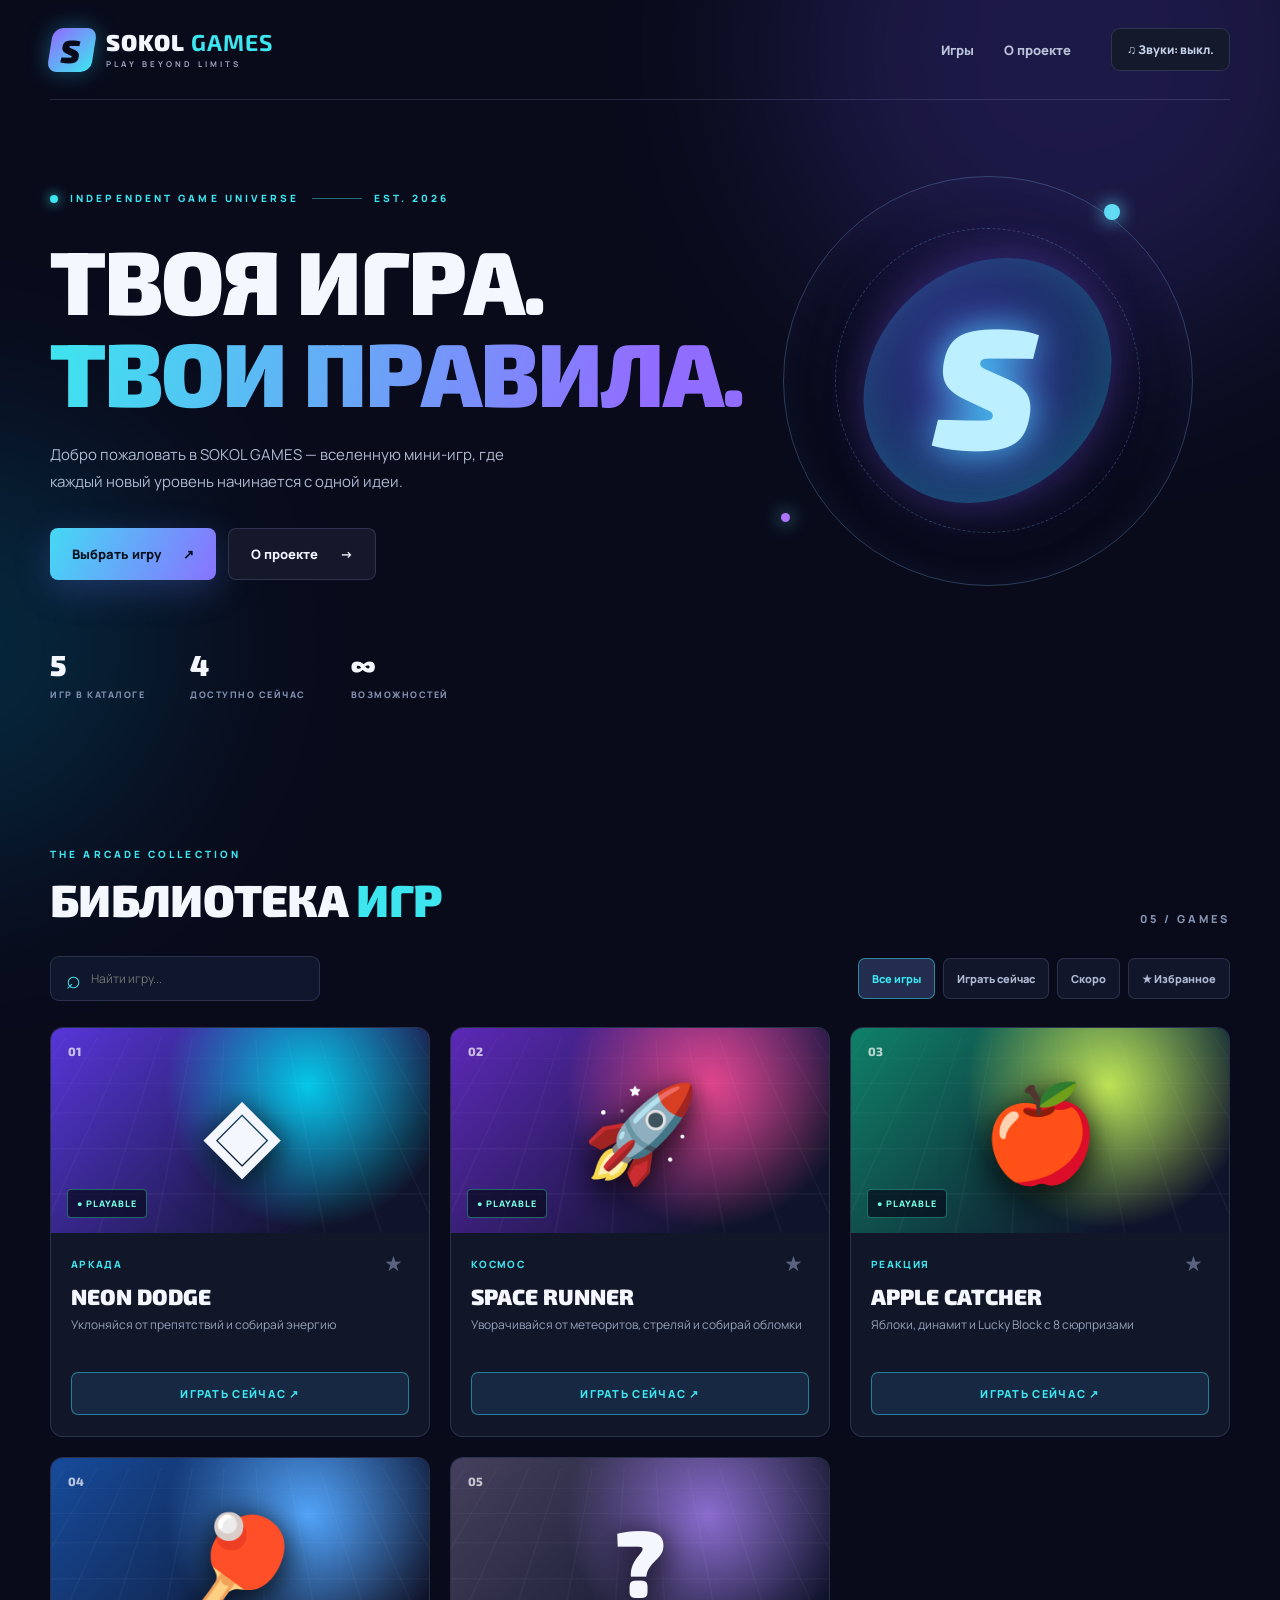
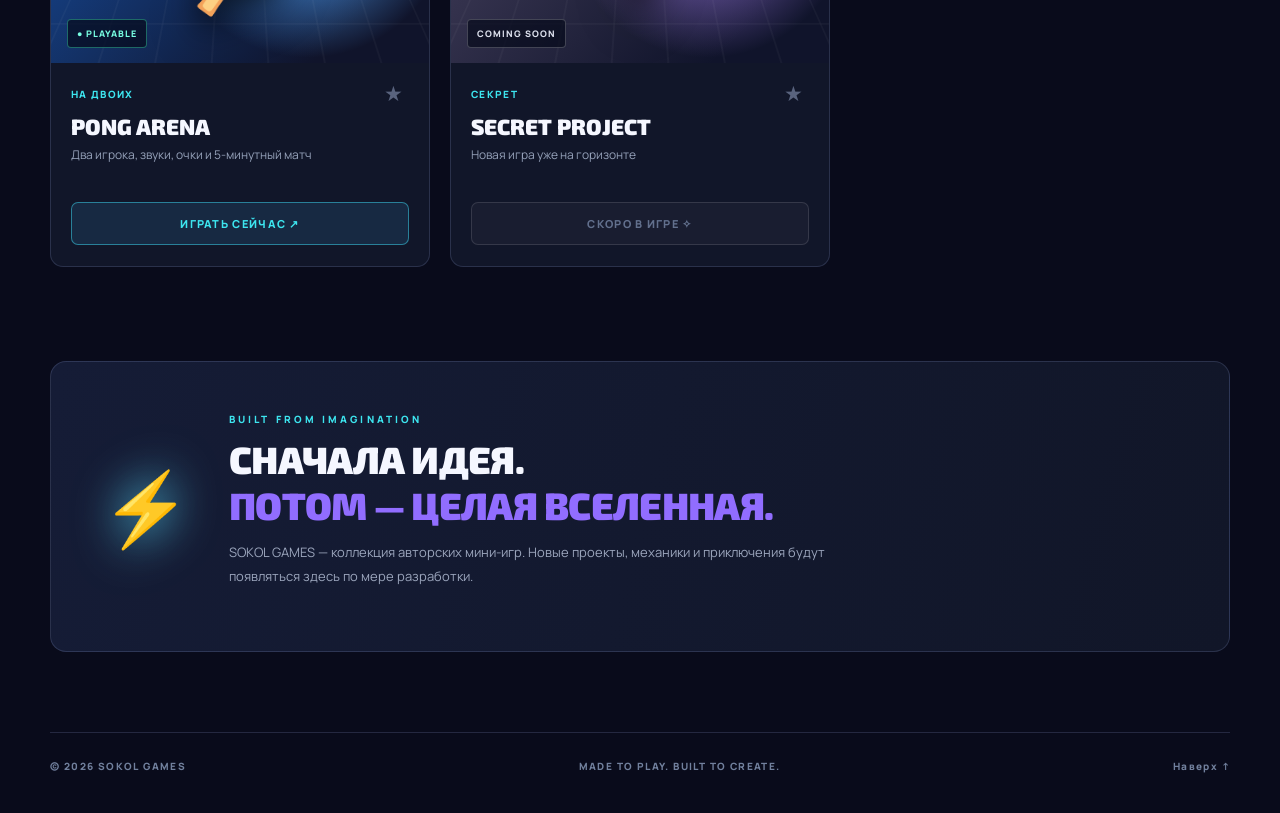
==== index.html @ e8712738 "Add files via upload" ====
<!doctype html>
<html lang="ru">
<head>
  <meta charset="utf-8" />
  <meta name="viewport" content="width=device-width, initial-scale=1" />
  <meta name="theme-color" content="#090b1b" />
  <meta name="description" content="SOKOL GAMES — портал авторских мини-игр." />
  <title>SOKOL GAMES — Play beyond limits</title>
  <link rel="stylesheet" href="styles.css" />
</head>
<body>
  <div class="glow glow-one"></div><div class="glow glow-two"></div>
  <header class="topbar shell">
    <a class="brand" href="#home" aria-label="SOKOL GAMES — главная"><span class="brand-mark">S</span><span>SOKOL <b>GAMES</b><small>PLAY BEYOND LIMITS</small></span></a>
    <nav aria-label="Главное меню"><a href="#games">Игры</a><a href="#about">О проекте</a></nav>
    <button class="tiny-btn" id="themeSound" aria-pressed="false" title="Включить звуки интерфейса">♫ <span>Звуки: выкл.</span></button>
  </header>
  <main id="home">
    <section class="hero shell">
      <div class="eyebrow"><span class="pulse"></span> INDEPENDENT GAME UNIVERSE <span class="line"></span> EST. 2026</div>
      <h1>ТВОЯ ИГРА.<br /><span>ТВОИ ПРАВИЛА.</span></h1>
      <p>Добро пожаловать в SOKOL GAMES — вселенную мини-игр, где каждый новый уровень начинается с одной идеи.</p>
      <div class="hero-actions"><a href="#games" class="btn primary">Выбрать игру <span>↗</span></a><a href="#about" class="btn ghost">О проекте <span>→</span></a></div>
      <div class="stats"><div><strong id="totalCount">0</strong><span>ИГР В КАТАЛОГЕ</span></div><div><strong id="readyCount">0</strong><span>ДОСТУПНО СЕЙЧАС</span></div><div><strong>∞</strong><span>ВОЗМОЖНОСТЕЙ</span></div></div>
      <div class="orbital" aria-hidden="true"><div class="ring ring-1"></div><div class="ring ring-2"></div><div class="planet">S</div><div class="planet-small p1"></div><div class="planet-small p2"></div></div>
    </section>
    <section class="library shell" id="games">
      <div class="section-title"><div><div class="eyebrow">THE ARCADE COLLECTION</div><h2>БИБЛИОТЕКА <span>ИГР</span></h2></div><span class="catalog-number" id="catalogCounter">00 / GAMES</span></div>
      <div class="toolbar"><label class="search-wrap"><span>⌕</span><input type="search" id="search" placeholder="Найти игру..." autocomplete="off" aria-label="Поиск по играм" /></label><div class="filters" id="filters"><button class="chip selected" data-filter="all">Все игры</button><button class="chip" data-filter="ready">Играть сейчас</button><button class="chip" data-filter="soon">Скоро</button><button class="chip" data-filter="favorite">★ Избранное</button></div></div>
      <div id="gameGrid" class="game-grid" aria-live="polite"></div>
      <p id="emptyMessage" class="empty" hidden>Ничего не найдено. Попробуй другой запрос.</p>
    </section>
    <section class="about shell" id="about"><div class="about-icon">⚡</div><div><div class="eyebrow">BUILT FROM IMAGINATION</div><h2>СНАЧАЛА ИДЕЯ.<br /><span>ПОТОМ — ЦЕЛАЯ ВСЕЛЕННАЯ.</span></h2><p>SOKOL GAMES — коллекция авторских мини-игр. Новые проекты, механики и приключения будут появляться здесь по мере разработки.</p></div></section>
  </main>
  <footer class="shell footer"><span>© <span id="year"></span> SOKOL GAMES</span><span>MADE TO PLAY. BUILT TO CREATE.</span><a href="#home">Наверх ↑</a></footer>
  <dialog id="gameDialog" class="game-dialog" aria-label="Окно игры"><div class="dialog-head"><div><div class="eyebrow">NOW PLAYING</div><h2 id="dialogTitle">Игра</h2></div><div class="dialog-controls"><button id="fullscreenBtn" class="tiny-btn" title="Полный экран">⛶ Полный экран</button><button id="closeDialog" class="tiny-btn" aria-label="Закрыть">✕</button></div></div><div class="frame-wrap"><iframe id="gameFrame" title="Мини-игра" allow="fullscreen" allowfullscreen></iframe></div><p id="dialogHint" class="dialog-hint"></p></dialog>
  <script src="games.js"></script><script src="app.js"></script>
</body>
</html>
---- styles.css ----
@import url('https://fonts.googleapis.com/css2?family=Exo+2:wght@400;500;600;700;800;900&family=Manrope:wght@400;500;600;700;800&display=swap');
:root{--bg:#090b1b;--panel:#101529;--text:#f5f7ff;--muted:#9ba5bc;--cyan:#3de5ef;--violet:#916dff;--line:rgba(174,193,255,.16)}*{box-sizing:border-box}html{scroll-behavior:smooth}body{margin:0;background:var(--bg);color:var(--text);font-family:Manrope,Arial,sans-serif;min-height:100vh;overflow-x:hidden}button,input{font:inherit}button{cursor:pointer}a{color:inherit;text-decoration:none}.shell{width:min(1180px,calc(100% - 56px));margin-inline:auto}.glow{position:absolute;z-index:-1;filter:blur(92px);pointer-events:none;border-radius:50%;opacity:.28}.glow-one{width:590px;height:590px;background:#513db9;top:-245px;right:-90px}.glow-two{width:430px;height:430px;background:#006c90;top:430px;left:-260px}.topbar{height:100px;display:flex;align-items:center;gap:40px;border-bottom:1px solid var(--line);position:relative;z-index:2}.brand{display:flex;align-items:center;gap:12px;font:900 23px/1 'Exo 2',sans-serif;letter-spacing:1px;white-space:nowrap}.brand b{color:var(--cyan)}.brand small{display:block;font:700 8px/1 Manrope,sans-serif;letter-spacing:3px;margin-top:6px;color:var(--muted)}.brand-mark{display:grid;place-items:center;width:44px;height:44px;transform:skew(-9deg);background:linear-gradient(135deg,var(--violet),var(--cyan));border-radius:10px;color:var(--bg);font-size:32px;box-shadow:0 0 22px #29caf95b}.topbar nav{display:flex;gap:30px;margin-left:auto}.topbar nav a{font-size:13px;color:#b9c2d8;font-weight:800}.topbar nav a:hover{color:var(--cyan)}.tiny-btn{border:1px solid var(--line);color:#c6d2e9;border-radius:9px;padding:12px 15px;background:#14192c;font-size:12px;font-weight:800}.tiny-btn:hover{border-color:var(--cyan);color:var(--cyan)}.hero{padding-top:91px;padding-bottom:106px;position:relative;min-height:605px}.eyebrow{font:800 10px/1.5 Manrope,sans-serif;letter-spacing:3.1px;color:var(--cyan);display:flex;align-items:center;gap:12px}.pulse{width:8px;height:8px;background:var(--cyan);border-radius:50%;box-shadow:0 0 12px var(--cyan)}.line{width:50px;border-top:1px solid var(--cyan);opacity:.45}.hero h1{font:900 clamp(49px,7vw,91px)/1.03 'Exo 2',sans-serif;letter-spacing:-2px;margin:27px 0 23px;position:relative;z-index:1}.hero h1 span{background:linear-gradient(100deg,var(--cyan),var(--violet) 85%);color:transparent;background-clip:text}.hero p{max-width:490px;color:#aeb9d0;line-height:1.85;font-size:15px}.hero-actions{display:flex;flex-wrap:wrap;gap:12px;margin-top:32px}.btn{display:inline-flex;align-items:center;justify-content:space-between;gap:22px;padding:16px 22px;border-radius:8px;font-size:13px;font-weight:900}.primary{background:linear-gradient(115deg,#44d9f4,#8972ff);color:#07101f;box-shadow:0 10px 35px #5b81fe44}.ghost{border:1px solid var(--line);background:#15172a;color:#f1f4ff}.btn:hover{transform:translateY(-2px)}.stats{display:flex;gap:45px;margin-top:67px}.stats div{display:flex;flex-direction:column;gap:6px}.stats strong{font:900 29px 'Exo 2',sans-serif}.stats span{font-size:9px;font-weight:800;letter-spacing:1.5px;color:#8190af}.orbital{position:absolute;right:20px;top:58px;width:445px;height:445px;display:grid;place-items:center;pointer-events:none}.ring{position:absolute;border:1px solid #80bdff46;border-radius:50%}.ring-1{width:410px;height:410px;box-shadow:inset 0 0 38px #5e67d512}.ring-2{width:305px;height:305px;border-style:dashed;animation:spin 50s linear infinite}.planet{font:900 170px 'Exo 2',sans-serif;color:#bcefff;text-shadow:0 0 38px #49cafd,0 0 100px #7853fc;background:linear-gradient(145deg,#201c61,#052d48);width:245px;height:245px;display:grid;place-items:center;border-radius:50%;box-shadow:0 0 40px #795bf54d,inset 0 0 70px #48d4f74f;transform:skew(-9deg)}.planet-small{position:absolute;border-radius:50%;background:#62dcf5;box-shadow:0 0 18px #60dcff}.p1{width:16px;height:16px;top:46px;right:90px}.p2{width:9px;height:9px;bottom:81px;left:16px;background:#ae74ff}@keyframes spin{to{transform:rotate(360deg)}}.library{padding:40px 0 94px;scroll-margin-top:30px}.section-title{display:flex;justify-content:space-between;align-items:end;margin-bottom:30px}.section-title h2,.about h2{font:900 clamp(32px,4vw,45px)/1.2 'Exo 2',sans-serif;margin:10px 0 0;letter-spacing:-.7px}.section-title h2 span{color:var(--cyan)}.catalog-number{font:800 11px Manrope,sans-serif;letter-spacing:3px;color:#8693b0}.toolbar{display:flex;align-items:center;justify-content:space-between;gap:20px;margin-bottom:26px}.search-wrap{background:#10162b;border:1px solid var(--line);border-radius:9px;display:flex;align-items:center;padding:0 15px;gap:10px;min-width:270px}.search-wrap span{font-size:25px;color:var(--cyan)}.search-wrap input{width:100%;outline:none;background:transparent;border:0;color:white;padding:13px 0;font-size:12px}.filters{display:flex;gap:8px;flex-wrap:wrap}.chip{border:1px solid var(--line);background:#12162b;border-radius:7px;color:#aebad2;padding:12px 13px;font-size:11px;font-weight:800}.chip:hover,.chip.selected{background:#222d50;color:var(--cyan);border-color:#3de5ef7d}.game-grid{display:grid;grid-template-columns:repeat(3,minmax(0,1fr));gap:20px}.game-card{border:1px solid var(--line);border-radius:13px;overflow:hidden;background:#111629;transition:transform .2s,border-color .2s}.game-card:hover{transform:translateY(-5px);border-color:#6e9afa8a}.card-art{height:205px;position:relative;display:grid;place-items:center;overflow:hidden;background:radial-gradient(circle at 68% 28%,var(--to),transparent 48%),linear-gradient(135deg,var(--from),#10142b 80%)}.art-grid{position:absolute;inset:0;background-image:linear-gradient(#fff1 1px,transparent 1px),linear-gradient(90deg,#fff1 1px,transparent 1px);background-size:29px 29px;transform:perspective(230px) rotateX(34deg) scale(1.5);opacity:.42}.art-icon{position:relative;z-index:1;font:900 94px 'Exo 2',sans-serif;text-shadow:0 12px 40px #0008;filter:drop-shadow(0 4px 12px #0008)}.card-index{position:absolute;top:16px;left:17px;font:800 12px 'Exo 2';color:#ffffffb0}.status{position:absolute;bottom:15px;left:16px;font:800 9px Manrope,sans-serif;letter-spacing:1px;color:#dce0ed;background:#070b1cb5;border:1px solid #ffffff37;padding:7px 9px;border-radius:4px}.status.live{color:#78ffe3;border-color:#42ffc65e}.card-content{padding:19px 20px 21px}.card-top{display:flex;justify-content:space-between;align-items:center}.genre{font-size:10px;font-weight:800;letter-spacing:1.3px;color:var(--cyan);text-transform:uppercase}.favorite{border:0;background:transparent;color:#59637e;font-size:21px;line-height:1}.favorite.active{color:#ffcc66}.card-content h3{font:900 22px 'Exo 2',sans-serif;margin:8px 0 6px}.card-content p{font-size:12px;line-height:1.6;color:#95a1b9;min-height:39px;margin:0 0 18px}.card-play{display:block;width:100%;border:1px solid #3fe2fa78;background:#172942;color:var(--cyan);font-size:11px;font-weight:900;letter-spacing:1.3px;padding:13px;border-radius:7px}.card-play:hover:not(:disabled){background:#25bdec;color:#061326}.card-play:disabled{background:#191d30;border-color:#ffffff1f;color:#62708d;cursor:not-allowed}.empty{padding:55px 15px;text-align:center;color:var(--muted)}.about{background:linear-gradient(105deg,#151c36,#111628);border:1px solid var(--line);border-radius:16px;display:flex;gap:38px;align-items:center;padding:50px;margin-bottom:80px;scroll-margin-top:35px}.about-icon{font-size:72px;filter:drop-shadow(0 0 24px #5bdfff)}.about h2{font-size:clamp(28px,3.4vw,38px)}.about h2 span{color:var(--violet)}.about p{color:var(--muted);max-width:640px;font-size:13px;line-height:1.8}.footer{border-top:1px solid var(--line);padding:26px 0 40px;display:flex;justify-content:space-between;gap:15px;flex-wrap:wrap;color:#71809d;font-size:10px;letter-spacing:1.4px;font-weight:800}.footer a:hover{color:var(--cyan)}.game-dialog{width:min(1050px,calc(100% - 28px));max-width:none;max-height:95vh;padding:18px 20px 16px;border:1px solid #5580ac;border-radius:15px;background:#0b1022;color:#fff;box-shadow:0 0 90px #000c}.game-dialog::backdrop{background:#030611e8;backdrop-filter:blur(6px)}.dialog-head{display:flex;justify-content:space-between;align-items:center;gap:10px;margin-bottom:14px}.dialog-head h2{margin:2px 0 0;font:900 27px 'Exo 2'}.dialog-controls{display:flex;gap:8px}.frame-wrap{aspect-ratio:16/9;max-height:70vh;display:grid;place-items:center;background:#050716;border:1px solid #ffffff21;border-radius:9px;overflow:hidden}.frame-wrap iframe{height:100%;width:100%;border:0}.dialog-hint{margin:12px 4px 0;color:#a5afc7;font-size:12px;line-height:1.5}@media(max-width:900px){.orbital{opacity:.25;right:-100px}.game-grid{grid-template-columns:repeat(2,minmax(0,1fr))}.toolbar{align-items:stretch;flex-direction:column}.search-wrap{width:100%}}@media(max-width:600px){.shell{width:calc(100% - 32px)}.topbar{height:80px;gap:12px}.topbar nav{display:none}.topbar .tiny-btn{margin-left:auto;font-size:10px;padding:10px}.brand{font-size:17px}.brand-mark{width:35px;height:35px;font-size:24px}.hero{padding:67px 0 70px;min-height:0}.hero h1{font-size:clamp(41px,10vw,62px);letter-spacing:-1px}.hero p{font-size:13px}.orbital{right:-180px;top:50px;opacity:.12}.stats{gap:18px;margin-top:50px}.stats strong{font-size:25px}.stats span{font-size:8px}.game-grid{grid-template-columns:1fr}.section-title h2{font-size:31px}.catalog-number{display:none}.about{padding:27px 23px;gap:12px;align-items:flex-start}.about-icon{font-size:30px}.about h2{font-size:26px}.dialog-head h2{font-size:19px}.dialog-controls .tiny-btn{padding:9px;font-size:10px}.frame-wrap{aspect-ratio:4/5;max-height:65vh}}
@media(prefers-reduced-motion:reduce){*,*::before,*::after{scroll-behavior:auto!important;animation:none!important;transition:none!important}}
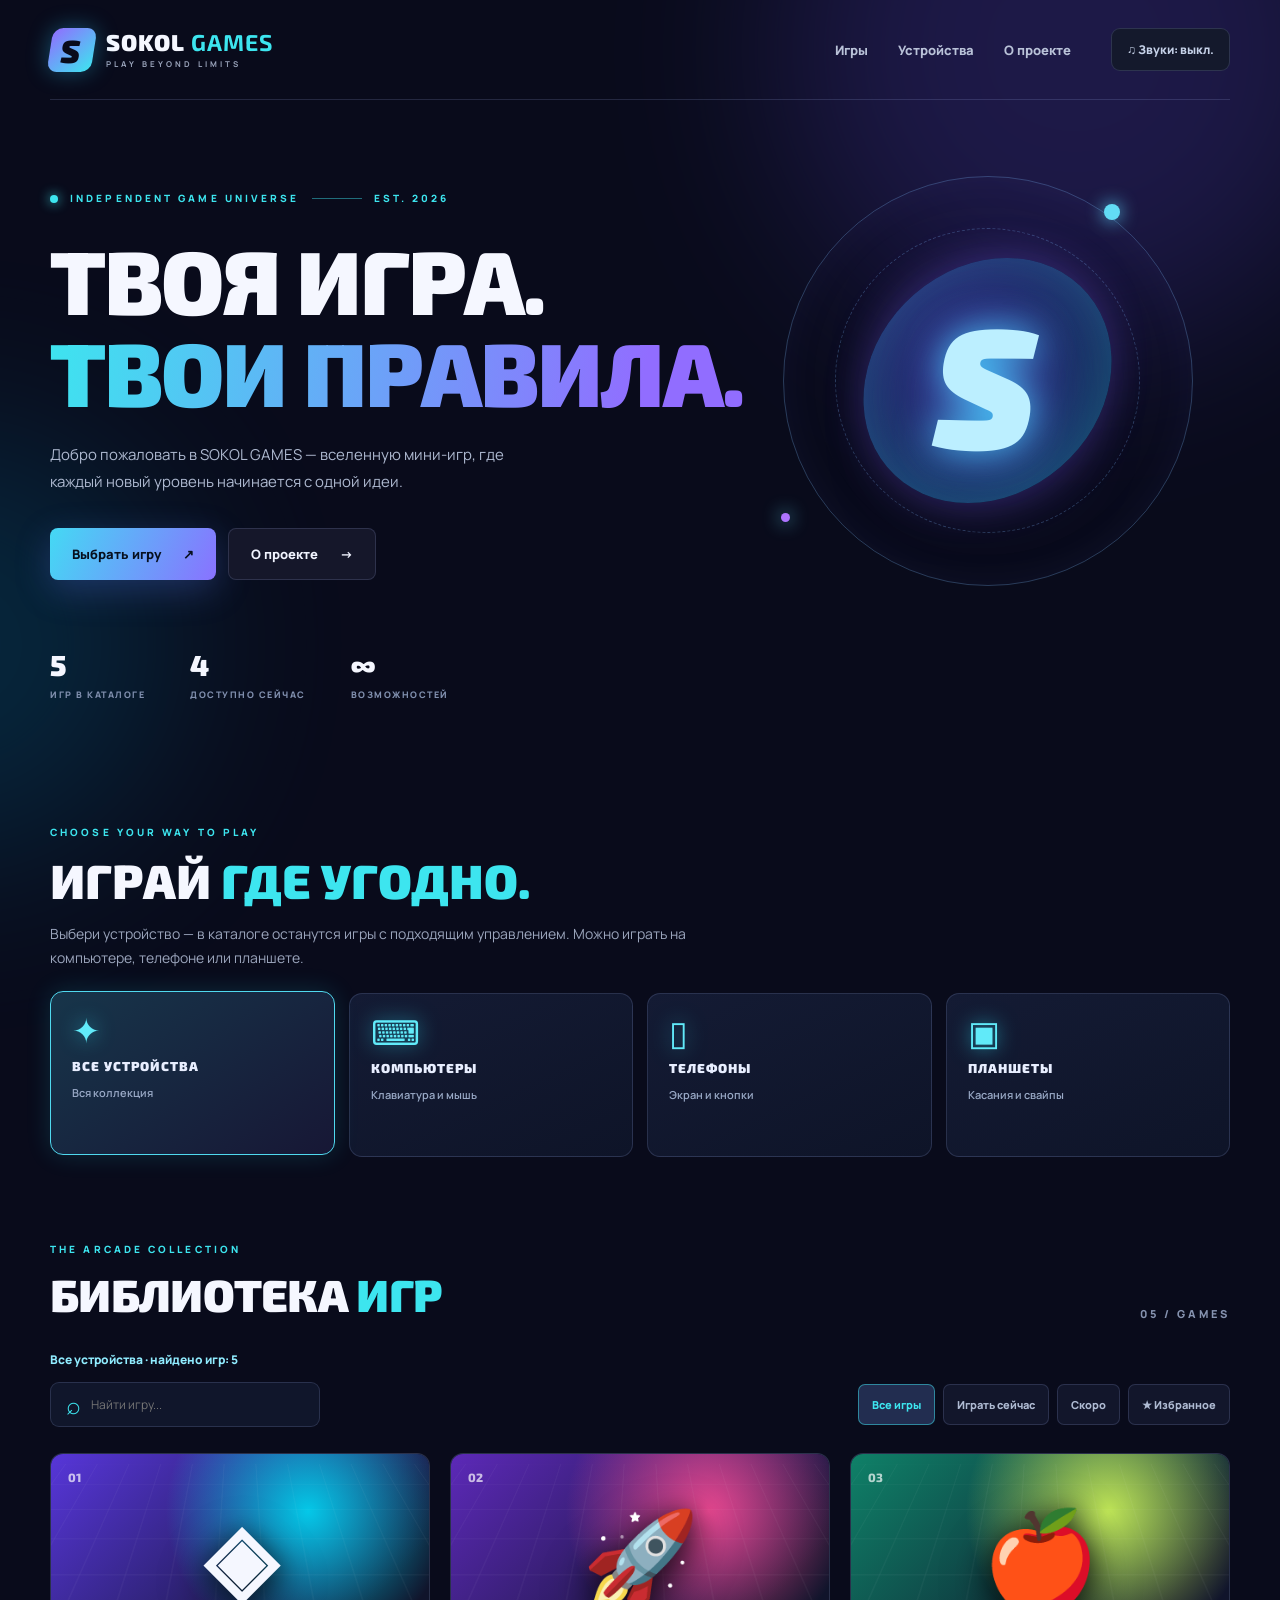
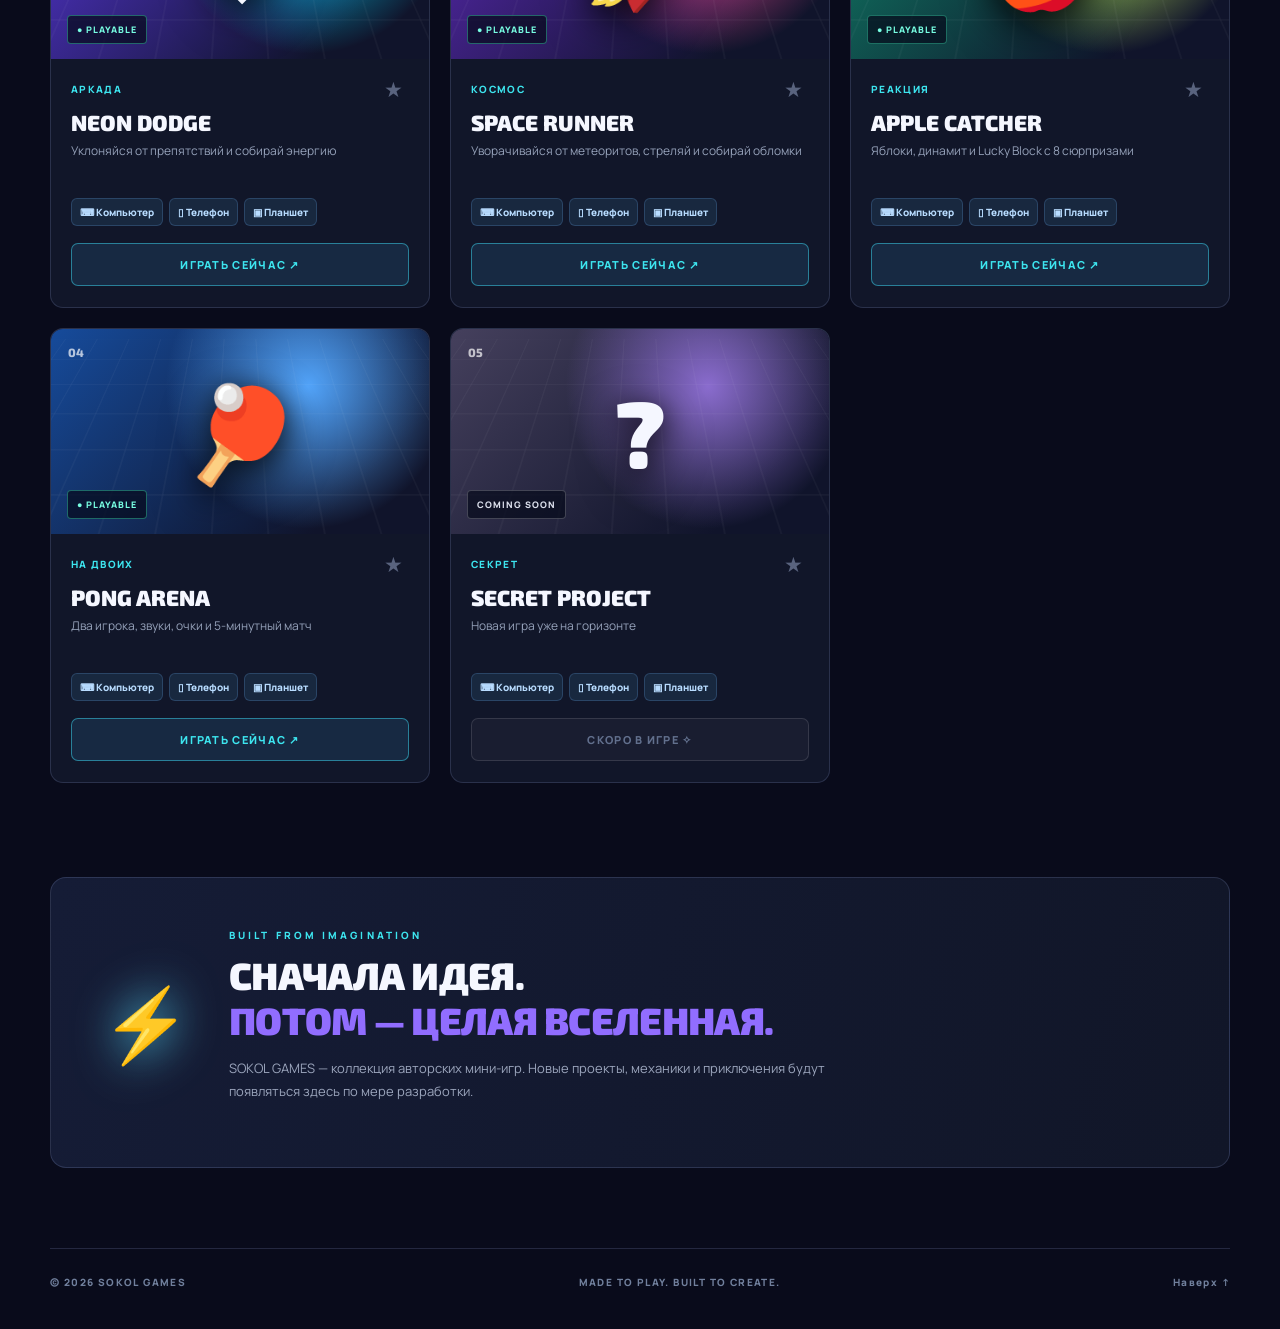
==== commit 9109353c: "Add files via upload" ====
--- a/index.html
+++ b/index.html
@@ -12,7 +12,7 @@
   <div class="glow glow-one"></div><div class="glow glow-two"></div>
   <header class="topbar shell">
     <a class="brand" href="#home" aria-label="SOKOL GAMES — главная"><span class="brand-mark">S</span><span>SOKOL <b>GAMES</b><small>PLAY BEYOND LIMITS</small></span></a>
-    <nav aria-label="Главное меню"><a href="#games">Игры</a><a href="#about">О проекте</a></nav>
+    <nav aria-label="Главное меню"><a href="#games">Игры</a><a href="#devices">Устройства</a><a href="#about">О проекте</a></nav>
     <button class="tiny-btn" id="themeSound" aria-pressed="false" title="Включить звуки интерфейса">♫ <span>Звуки: выкл.</span></button>
   </header>
   <main id="home">
@@ -24,16 +24,26 @@
       <div class="stats"><div><strong id="totalCount">0</strong><span>ИГР В КАТАЛОГЕ</span></div><div><strong id="readyCount">0</strong><span>ДОСТУПНО СЕЙЧАС</span></div><div><strong>∞</strong><span>ВОЗМОЖНОСТЕЙ</span></div></div>
       <div class="orbital" aria-hidden="true"><div class="ring ring-1"></div><div class="ring ring-2"></div><div class="planet">S</div><div class="planet-small p1"></div><div class="planet-small p2"></div></div>
     </section>
+    <section class="device-section shell" id="devices">
+      <div class="eyebrow">CHOOSE YOUR WAY TO PLAY</div><h2>ИГРАЙ <span>ГДЕ УГОДНО.</span></h2>
+      <p class="device-intro">Выбери устройство — в каталоге останутся игры с подходящим управлением. Можно играть на компьютере, телефоне или планшете.</p>
+      <div class="device-grid" id="deviceChoices" aria-label="Выбор устройства">
+        <button class="device-tile active" data-device="all" aria-pressed="true"><span class="device-emoji">✦</span><strong>ВСЕ УСТРОЙСТВА</strong><small>Вся коллекция</small></button>
+        <button class="device-tile" data-device="computer" aria-pressed="false"><span class="device-emoji">⌨</span><strong>КОМПЬЮТЕРЫ</strong><small>Клавиатура и мышь</small></button>
+        <button class="device-tile" data-device="phone" aria-pressed="false"><span class="device-emoji">▯</span><strong>ТЕЛЕФОНЫ</strong><small>Экран и кнопки</small></button>
+        <button class="device-tile" data-device="tablet" aria-pressed="false"><span class="device-emoji">▣</span><strong>ПЛАНШЕТЫ</strong><small>Касания и свайпы</small></button>
+      </div>
+    </section>
     <section class="library shell" id="games">
       <div class="section-title"><div><div class="eyebrow">THE ARCADE COLLECTION</div><h2>БИБЛИОТЕКА <span>ИГР</span></h2></div><span class="catalog-number" id="catalogCounter">00 / GAMES</span></div>
-      <div class="toolbar"><label class="search-wrap"><span>⌕</span><input type="search" id="search" placeholder="Найти игру..." autocomplete="off" aria-label="Поиск по играм" /></label><div class="filters" id="filters"><button class="chip selected" data-filter="all">Все игры</button><button class="chip" data-filter="ready">Играть сейчас</button><button class="chip" data-filter="soon">Скоро</button><button class="chip" data-filter="favorite">★ Избранное</button></div></div>
+      <div class="current-device" id="deviceSummary">Показаны игры для всех устройств</div><div class="toolbar"><label class="search-wrap"><span>⌕</span><input type="search" id="search" placeholder="Найти игру..." autocomplete="off" aria-label="Поиск по играм" /></label><div class="filters" id="filters"><button class="chip selected" data-filter="all">Все игры</button><button class="chip" data-filter="ready">Играть сейчас</button><button class="chip" data-filter="soon">Скоро</button><button class="chip" data-filter="favorite">★ Избранное</button></div></div>
       <div id="gameGrid" class="game-grid" aria-live="polite"></div>
       <p id="emptyMessage" class="empty" hidden>Ничего не найдено. Попробуй другой запрос.</p>
     </section>
     <section class="about shell" id="about"><div class="about-icon">⚡</div><div><div class="eyebrow">BUILT FROM IMAGINATION</div><h2>СНАЧАЛА ИДЕЯ.<br /><span>ПОТОМ — ЦЕЛАЯ ВСЕЛЕННАЯ.</span></h2><p>SOKOL GAMES — коллекция авторских мини-игр. Новые проекты, механики и приключения будут появляться здесь по мере разработки.</p></div></section>
   </main>
   <footer class="shell footer"><span>© <span id="year"></span> SOKOL GAMES</span><span>MADE TO PLAY. BUILT TO CREATE.</span><a href="#home">Наверх ↑</a></footer>
-  <dialog id="gameDialog" class="game-dialog" aria-label="Окно игры"><div class="dialog-head"><div><div class="eyebrow">NOW PLAYING</div><h2 id="dialogTitle">Игра</h2></div><div class="dialog-controls"><button id="fullscreenBtn" class="tiny-btn" title="Полный экран">⛶ Полный экран</button><button id="closeDialog" class="tiny-btn" aria-label="Закрыть">✕</button></div></div><div class="frame-wrap"><iframe id="gameFrame" title="Мини-игра" allow="fullscreen" allowfullscreen></iframe></div><p id="dialogHint" class="dialog-hint"></p></dialog>
+  <dialog id="gameDialog" class="game-dialog" aria-label="Окно игры"><div class="dialog-head"><div><div class="eyebrow">NOW PLAYING</div><h2 id="dialogTitle">Игра</h2></div><div class="dialog-controls"><button id="fullscreenBtn" class="tiny-btn" title="Полный экран">⛶ Полный экран</button><button id="closeDialog" class="tiny-btn" aria-label="Закрыть">✕</button></div></div><div class="frame-wrap"><iframe id="gameFrame" title="Мини-игра" allow="fullscreen" allowfullscreen></iframe></div><p id="dialogDevices" class="dialog-devices"></p><p id="dialogHint" class="dialog-hint"></p></dialog>
   <script src="games.js"></script><script src="app.js"></script>
 </body>
 </html>
--- a/styles.css
+++ b/styles.css
@@ -1,3 +1,22 @@
 @import url('https://fonts.googleapis.com/css2?family=Exo+2:wght@400;500;600;700;800;900&family=Manrope:wght@400;500;600;700;800&display=swap');
 :root{--bg:#090b1b;--panel:#101529;--text:#f5f7ff;--muted:#9ba5bc;--cyan:#3de5ef;--violet:#916dff;--line:rgba(174,193,255,.16)}*{box-sizing:border-box}html{scroll-behavior:smooth}body{margin:0;background:var(--bg);color:var(--text);font-family:Manrope,Arial,sans-serif;min-height:100vh;overflow-x:hidden}button,input{font:inherit}button{cursor:pointer}a{color:inherit;text-decoration:none}.shell{width:min(1180px,calc(100% - 56px));margin-inline:auto}.glow{position:absolute;z-index:-1;filter:blur(92px);pointer-events:none;border-radius:50%;opacity:.28}.glow-one{width:590px;height:590px;background:#513db9;top:-245px;right:-90px}.glow-two{width:430px;height:430px;background:#006c90;top:430px;left:-260px}.topbar{height:100px;display:flex;align-items:center;gap:40px;border-bottom:1px solid var(--line);position:relative;z-index:2}.brand{display:flex;align-items:center;gap:12px;font:900 23px/1 'Exo 2',sans-serif;letter-spacing:1px;white-space:nowrap}.brand b{color:var(--cyan)}.brand small{display:block;font:700 8px/1 Manrope,sans-serif;letter-spacing:3px;margin-top:6px;color:var(--muted)}.brand-mark{display:grid;place-items:center;width:44px;height:44px;transform:skew(-9deg);background:linear-gradient(135deg,var(--violet),var(--cyan));border-radius:10px;color:var(--bg);font-size:32px;box-shadow:0 0 22px #29caf95b}.topbar nav{display:flex;gap:30px;margin-left:auto}.topbar nav a{font-size:13px;color:#b9c2d8;font-weight:800}.topbar nav a:hover{color:var(--cyan)}.tiny-btn{border:1px solid var(--line);color:#c6d2e9;border-radius:9px;padding:12px 15px;background:#14192c;font-size:12px;font-weight:800}.tiny-btn:hover{border-color:var(--cyan);color:var(--cyan)}.hero{padding-top:91px;padding-bottom:106px;position:relative;min-height:605px}.eyebrow{font:800 10px/1.5 Manrope,sans-serif;letter-spacing:3.1px;color:var(--cyan);display:flex;align-items:center;gap:12px}.pulse{width:8px;height:8px;background:var(--cyan);border-radius:50%;box-shadow:0 0 12px var(--cyan)}.line{width:50px;border-top:1px solid var(--cyan);opacity:.45}.hero h1{font:900 clamp(49px,7vw,91px)/1.03 'Exo 2',sans-serif;letter-spacing:-2px;margin:27px 0 23px;position:relative;z-index:1}.hero h1 span{background:linear-gradient(100deg,var(--cyan),var(--violet) 85%);color:transparent;background-clip:text}.hero p{max-width:490px;color:#aeb9d0;line-height:1.85;font-size:15px}.hero-actions{display:flex;flex-wrap:wrap;gap:12px;margin-top:32px}.btn{display:inline-flex;align-items:center;justify-content:space-between;gap:22px;padding:16px 22px;border-radius:8px;font-size:13px;font-weight:900}.primary{background:linear-gradient(115deg,#44d9f4,#8972ff);color:#07101f;box-shadow:0 10px 35px #5b81fe44}.ghost{border:1px solid var(--line);background:#15172a;color:#f1f4ff}.btn:hover{transform:translateY(-2px)}.stats{display:flex;gap:45px;margin-top:67px}.stats div{display:flex;flex-direction:column;gap:6px}.stats strong{font:900 29px 'Exo 2',sans-serif}.stats span{font-size:9px;font-weight:800;letter-spacing:1.5px;color:#8190af}.orbital{position:absolute;right:20px;top:58px;width:445px;height:445px;display:grid;place-items:center;pointer-events:none}.ring{position:absolute;border:1px solid #80bdff46;border-radius:50%}.ring-1{width:410px;height:410px;box-shadow:inset 0 0 38px #5e67d512}.ring-2{width:305px;height:305px;border-style:dashed;animation:spin 50s linear infinite}.planet{font:900 170px 'Exo 2',sans-serif;color:#bcefff;text-shadow:0 0 38px #49cafd,0 0 100px #7853fc;background:linear-gradient(145deg,#201c61,#052d48);width:245px;height:245px;display:grid;place-items:center;border-radius:50%;box-shadow:0 0 40px #795bf54d,inset 0 0 70px #48d4f74f;transform:skew(-9deg)}.planet-small{position:absolute;border-radius:50%;background:#62dcf5;box-shadow:0 0 18px #60dcff}.p1{width:16px;height:16px;top:46px;right:90px}.p2{width:9px;height:9px;bottom:81px;left:16px;background:#ae74ff}@keyframes spin{to{transform:rotate(360deg)}}.library{padding:40px 0 94px;scroll-margin-top:30px}.section-title{display:flex;justify-content:space-between;align-items:end;margin-bottom:30px}.section-title h2,.about h2{font:900 clamp(32px,4vw,45px)/1.2 'Exo 2',sans-serif;margin:10px 0 0;letter-spacing:-.7px}.section-title h2 span{color:var(--cyan)}.catalog-number{font:800 11px Manrope,sans-serif;letter-spacing:3px;color:#8693b0}.toolbar{display:flex;align-items:center;justify-content:space-between;gap:20px;margin-bottom:26px}.search-wrap{background:#10162b;border:1px solid var(--line);border-radius:9px;display:flex;align-items:center;padding:0 15px;gap:10px;min-width:270px}.search-wrap span{font-size:25px;color:var(--cyan)}.search-wrap input{width:100%;outline:none;background:transparent;border:0;color:white;padding:13px 0;font-size:12px}.filters{display:flex;gap:8px;flex-wrap:wrap}.chip{border:1px solid var(--line);background:#12162b;border-radius:7px;color:#aebad2;padding:12px 13px;font-size:11px;font-weight:800}.chip:hover,.chip.selected{background:#222d50;color:var(--cyan);border-color:#3de5ef7d}.game-grid{display:grid;grid-template-columns:repeat(3,minmax(0,1fr));gap:20px}.game-card{border:1px solid var(--line);border-radius:13px;overflow:hidden;background:#111629;transition:transform .2s,border-color .2s}.game-card:hover{transform:translateY(-5px);border-color:#6e9afa8a}.card-art{height:205px;position:relative;display:grid;place-items:center;overflow:hidden;background:radial-gradient(circle at 68% 28%,var(--to),transparent 48%),linear-gradient(135deg,var(--from),#10142b 80%)}.art-grid{position:absolute;inset:0;background-image:linear-gradient(#fff1 1px,transparent 1px),linear-gradient(90deg,#fff1 1px,transparent 1px);background-size:29px 29px;transform:perspective(230px) rotateX(34deg) scale(1.5);opacity:.42}.art-icon{position:relative;z-index:1;font:900 94px 'Exo 2',sans-serif;text-shadow:0 12px 40px #0008;filter:drop-shadow(0 4px 12px #0008)}.card-index{position:absolute;top:16px;left:17px;font:800 12px 'Exo 2';color:#ffffffb0}.status{position:absolute;bottom:15px;left:16px;font:800 9px Manrope,sans-serif;letter-spacing:1px;color:#dce0ed;background:#070b1cb5;border:1px solid #ffffff37;padding:7px 9px;border-radius:4px}.status.live{color:#78ffe3;border-color:#42ffc65e}.card-content{padding:19px 20px 21px}.card-top{display:flex;justify-content:space-between;align-items:center}.genre{font-size:10px;font-weight:800;letter-spacing:1.3px;color:var(--cyan);text-transform:uppercase}.favorite{border:0;background:transparent;color:#59637e;font-size:21px;line-height:1}.favorite.active{color:#ffcc66}.card-content h3{font:900 22px 'Exo 2',sans-serif;margin:8px 0 6px}.card-content p{font-size:12px;line-height:1.6;color:#95a1b9;min-height:39px;margin:0 0 18px}.card-play{display:block;width:100%;border:1px solid #3fe2fa78;background:#172942;color:var(--cyan);font-size:11px;font-weight:900;letter-spacing:1.3px;padding:13px;border-radius:7px}.card-play:hover:not(:disabled){background:#25bdec;color:#061326}.card-play:disabled{background:#191d30;border-color:#ffffff1f;color:#62708d;cursor:not-allowed}.empty{padding:55px 15px;text-align:center;color:var(--muted)}.about{background:linear-gradient(105deg,#151c36,#111628);border:1px solid var(--line);border-radius:16px;display:flex;gap:38px;align-items:center;padding:50px;margin-bottom:80px;scroll-margin-top:35px}.about-icon{font-size:72px;filter:drop-shadow(0 0 24px #5bdfff)}.about h2{font-size:clamp(28px,3.4vw,38px)}.about h2 span{color:var(--violet)}.about p{color:var(--muted);max-width:640px;font-size:13px;line-height:1.8}.footer{border-top:1px solid var(--line);padding:26px 0 40px;display:flex;justify-content:space-between;gap:15px;flex-wrap:wrap;color:#71809d;font-size:10px;letter-spacing:1.4px;font-weight:800}.footer a:hover{color:var(--cyan)}.game-dialog{width:min(1050px,calc(100% - 28px));max-width:none;max-height:95vh;padding:18px 20px 16px;border:1px solid #5580ac;border-radius:15px;background:#0b1022;color:#fff;box-shadow:0 0 90px #000c}.game-dialog::backdrop{background:#030611e8;backdrop-filter:blur(6px)}.dialog-head{display:flex;justify-content:space-between;align-items:center;gap:10px;margin-bottom:14px}.dialog-head h2{margin:2px 0 0;font:900 27px 'Exo 2'}.dialog-controls{display:flex;gap:8px}.frame-wrap{aspect-ratio:16/9;max-height:70vh;display:grid;place-items:center;background:#050716;border:1px solid #ffffff21;border-radius:9px;overflow:hidden}.frame-wrap iframe{height:100%;width:100%;border:0}.dialog-hint{margin:12px 4px 0;color:#a5afc7;font-size:12px;line-height:1.5}@media(max-width:900px){.orbital{opacity:.25;right:-100px}.game-grid{grid-template-columns:repeat(2,minmax(0,1fr))}.toolbar{align-items:stretch;flex-direction:column}.search-wrap{width:100%}}@media(max-width:600px){.shell{width:calc(100% - 32px)}.topbar{height:80px;gap:12px}.topbar nav{display:none}.topbar .tiny-btn{margin-left:auto;font-size:10px;padding:10px}.brand{font-size:17px}.brand-mark{width:35px;height:35px;font-size:24px}.hero{padding:67px 0 70px;min-height:0}.hero h1{font-size:clamp(41px,10vw,62px);letter-spacing:-1px}.hero p{font-size:13px}.orbital{right:-180px;top:50px;opacity:.12}.stats{gap:18px;margin-top:50px}.stats strong{font-size:25px}.stats span{font-size:8px}.game-grid{grid-template-columns:1fr}.section-title h2{font-size:31px}.catalog-number{display:none}.about{padding:27px 23px;gap:12px;align-items:flex-start}.about-icon{font-size:30px}.about h2{font-size:26px}.dialog-head h2{font-size:19px}.dialog-controls .tiny-btn{padding:9px;font-size:10px}.frame-wrap{aspect-ratio:4/5;max-height:65vh}}
 @media(prefers-reduced-motion:reduce){*,*::before,*::after{scroll-behavior:auto!important;animation:none!important;transition:none!important}}
+
+/* Device picker / compatible game labels */
+.device-section{padding:18px 0 45px;scroll-margin-top:24px}
+.device-section h2{font:900 clamp(31px,4.5vw,48px)/1.15 'Exo 2',sans-serif;margin:13px 0 14px}
+.device-section h2 span{color:var(--cyan)}
+.device-intro{color:var(--muted);max-width:680px;font-size:14px;line-height:1.7;margin-bottom:23px}
+.device-grid{display:grid;grid-template-columns:repeat(4,minmax(0,1fr));gap:14px}
+.device-tile{min-height:164px;text-align:left;background:linear-gradient(155deg,#141b34,#0e1428);border:1px solid var(--line);border-radius:13px;color:#e8eeff;padding:21px;display:flex;flex-direction:column;gap:11px;transition:transform .2s,border-color .2s,box-shadow .2s}
+.device-tile:hover,.device-tile.active{border-color:#50d9ef;box-shadow:0 0 24px #25daf528;transform:translateY(-2px)}
+.device-tile.active{background:linear-gradient(145deg,#17354a,#171735)}
+.device-emoji{font-size:34px;line-height:1;color:#61eaf9;text-shadow:0 0 20px #31e9ff8c}
+.device-tile strong{font:900 13px 'Exo 2',sans-serif;letter-spacing:1px}
+.device-tile small{font:600 11px Manrope,sans-serif;color:#99a9c6}
+.current-device{color:#90ecff;font-size:12px;font-weight:800;margin:0 0 14px}
+.card-devices{display:flex;flex-wrap:wrap;gap:6px;margin:0 0 17px;min-height:27px}
+.device-badge{font-size:10px;font-weight:800;color:#b8dcff;background:#18283f;border:1px solid #5281b653;border-radius:6px;padding:6px 8px;white-space:nowrap}
+.dialog-devices{font-size:11px;letter-spacing:1px;color:#70def0;font-weight:800;margin:13px 4px 0}
+@media(max-width:750px){.device-grid{grid-template-columns:repeat(2,minmax(0,1fr))}.device-tile{min-height:138px;padding:16px}}
+@media(max-width:380px){.device-tile strong{font-size:11px}.device-tile small{font-size:10px}}
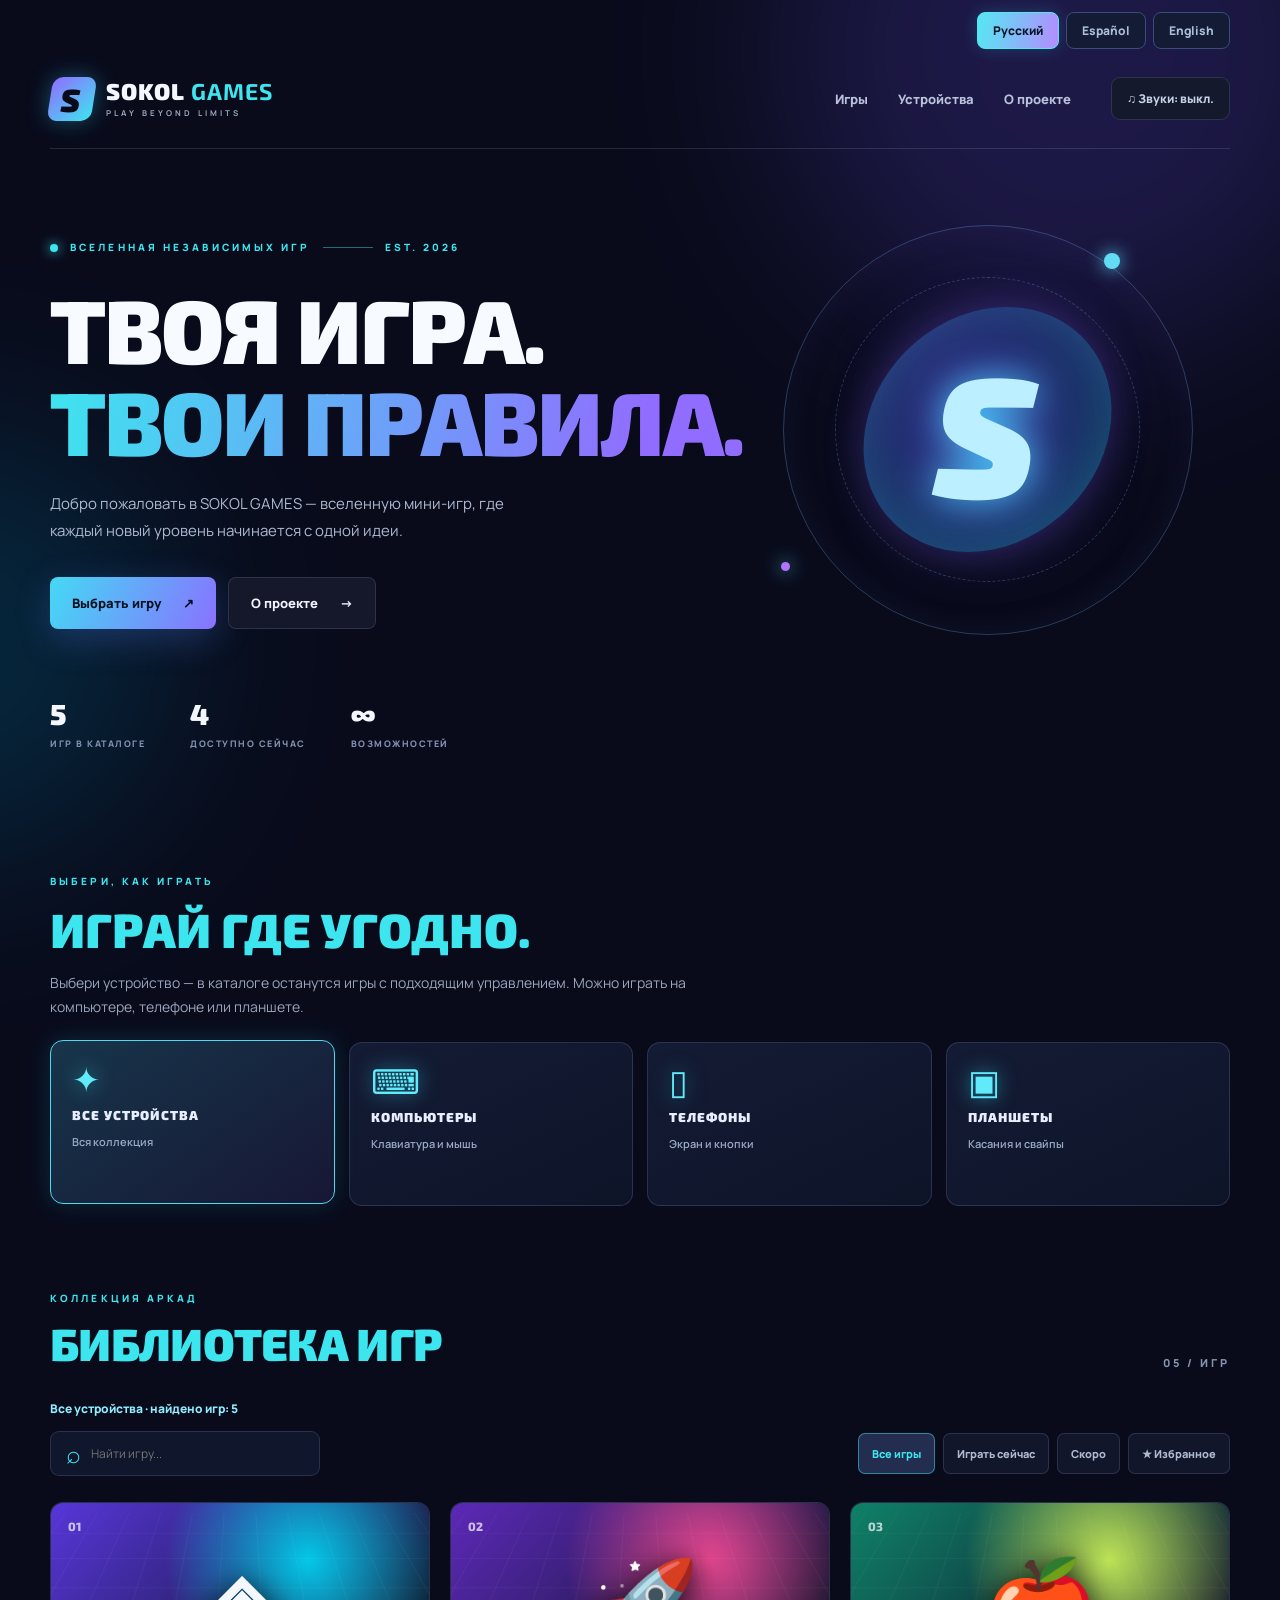
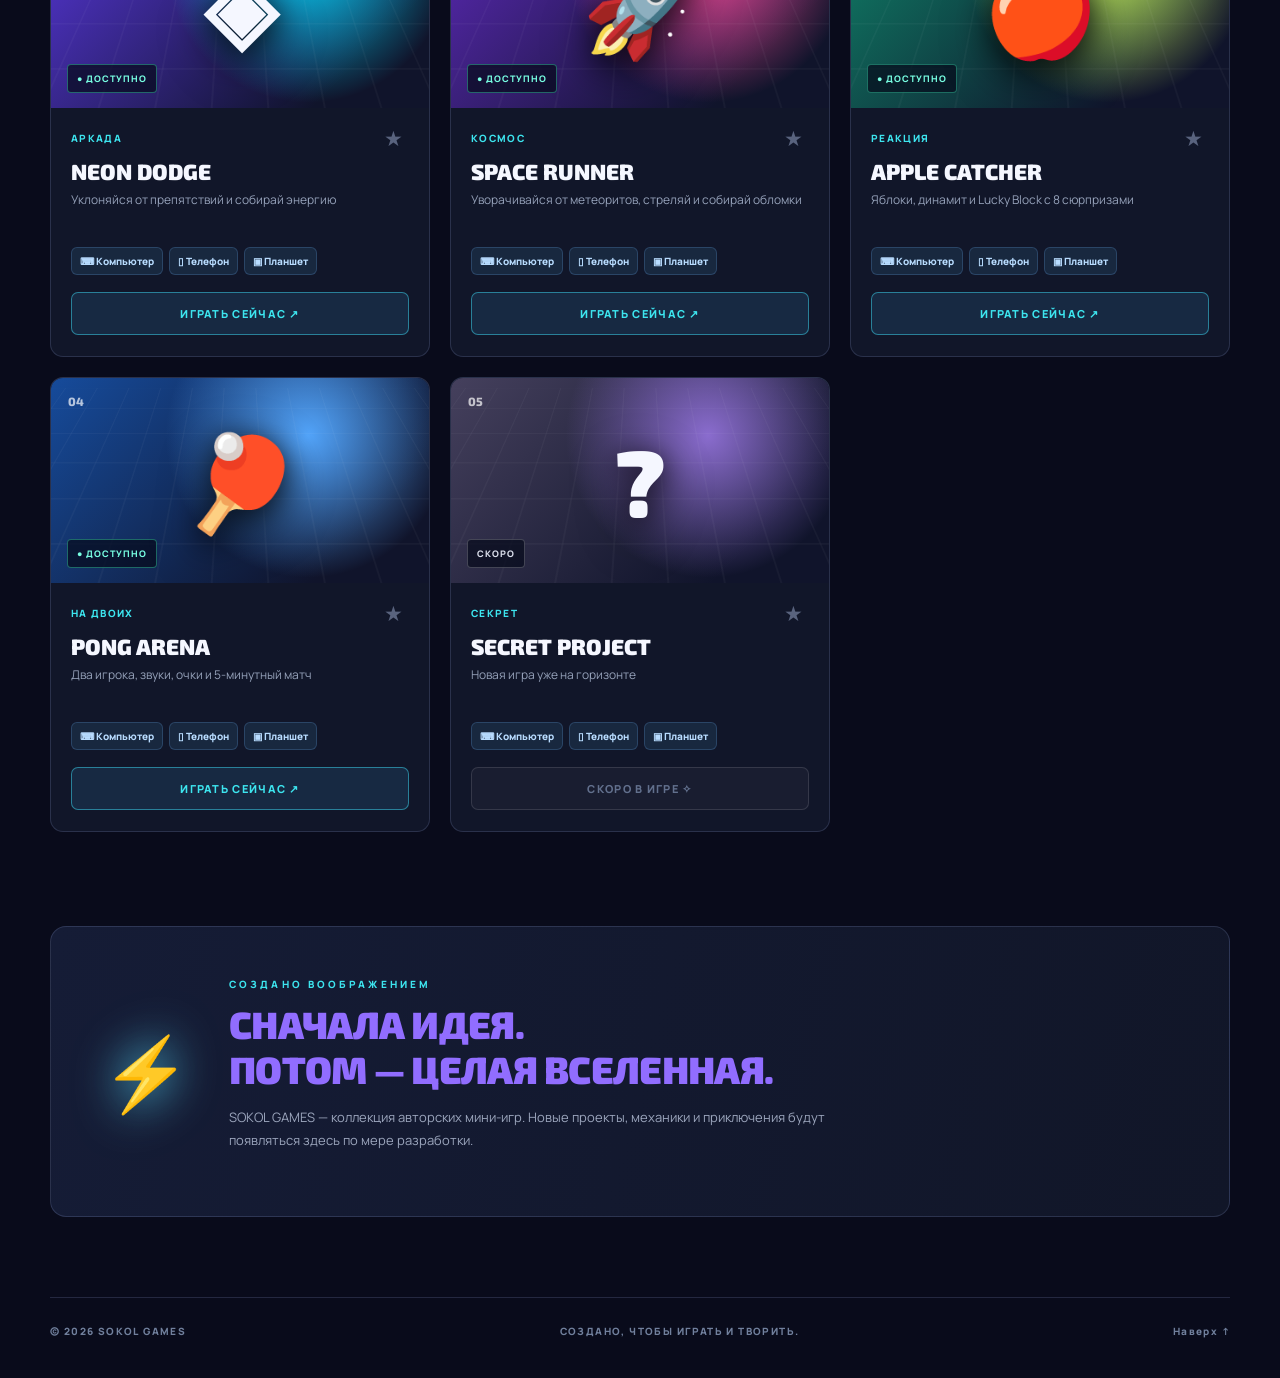
==== commit d2da0e79: "Add files via upload" ====
--- a/index.html
+++ b/index.html
@@ -10,40 +10,43 @@
 </head>
 <body>
   <div class="glow glow-one"></div><div class="glow glow-two"></div>
+  <div class="language-bar shell" role="group" aria-label="Language / Idioma / Язык"><button type="button" data-lang="ru" aria-pressed="true">Русский</button><button type="button" data-lang="es" aria-pressed="false">Español</button><button type="button" data-lang="en" aria-pressed="false">English</button></div>
   <header class="topbar shell">
     <a class="brand" href="#home" aria-label="SOKOL GAMES — главная"><span class="brand-mark">S</span><span>SOKOL <b>GAMES</b><small>PLAY BEYOND LIMITS</small></span></a>
-    <nav aria-label="Главное меню"><a href="#games">Игры</a><a href="#devices">Устройства</a><a href="#about">О проекте</a></nav>
-    <button class="tiny-btn" id="themeSound" aria-pressed="false" title="Включить звуки интерфейса">♫ <span>Звуки: выкл.</span></button>
+    <nav aria-label="Главное меню"><a href="#games" data-i18n="navGames">Игры</a><a href="#devices" data-i18n="navDevices">Устройства</a><a href="#about" data-i18n="navAbout">О проекте</a></nav>
+    <button class="tiny-btn" id="themeSound" aria-pressed="false" title="Включить звуки интерфейса">♫ <span data-i18n="soundsOff">Звуки: выкл.</span></button>
   </header>
   <main id="home">
     <section class="hero shell">
-      <div class="eyebrow"><span class="pulse"></span> INDEPENDENT GAME UNIVERSE <span class="line"></span> EST. 2026</div>
-      <h1>ТВОЯ ИГРА.<br /><span>ТВОИ ПРАВИЛА.</span></h1>
-      <p>Добро пожаловать в SOKOL GAMES — вселенную мини-игр, где каждый новый уровень начинается с одной идеи.</p>
-      <div class="hero-actions"><a href="#games" class="btn primary">Выбрать игру <span>↗</span></a><a href="#about" class="btn ghost">О проекте <span>→</span></a></div>
-      <div class="stats"><div><strong id="totalCount">0</strong><span>ИГР В КАТАЛОГЕ</span></div><div><strong id="readyCount">0</strong><span>ДОСТУПНО СЕЙЧАС</span></div><div><strong>∞</strong><span>ВОЗМОЖНОСТЕЙ</span></div></div>
+      <div class="eyebrow"><span class="pulse"></span> <span data-i18n="eyebrowHero">INDEPENDENT GAME UNIVERSE</span> <span class="line"></span> EST. 2026</div>
+      <h1><span class="hero-first" data-i18n="heroOne">ТВОЯ ИГРА.</span><br /><span data-i18n="heroTwo">ТВОИ ПРАВИЛА.</span></h1>
+      <p data-i18n="heroDesc">Добро пожаловать в SOKOL GAMES — вселенную мини-игр, где каждый новый уровень начинается с одной идеи.</p>
+      <div class="hero-actions"><a href="#games" class="btn primary"><span data-i18n="chooseGame">Выбрать игру</span> <span>↗</span></a><a href="#about" class="btn ghost"><span data-i18n="about">О проекте</span> <span>→</span></a></div>
+      <div class="stats"><div><strong id="totalCount">0</strong><span data-i18n="statsCatalog">ИГР В КАТАЛОГЕ</span></div><div><strong id="readyCount">0</strong><span data-i18n="statsReady">ДОСТУПНО СЕЙЧАС</span></div><div><strong>∞</strong><span data-i18n="statsPossible">ВОЗМОЖНОСТЕЙ</span></div></div>
       <div class="orbital" aria-hidden="true"><div class="ring ring-1"></div><div class="ring ring-2"></div><div class="planet">S</div><div class="planet-small p1"></div><div class="planet-small p2"></div></div>
     </section>
     <section class="device-section shell" id="devices">
-      <div class="eyebrow">CHOOSE YOUR WAY TO PLAY</div><h2>ИГРАЙ <span>ГДЕ УГОДНО.</span></h2>
-      <p class="device-intro">Выбери устройство — в каталоге останутся игры с подходящим управлением. Можно играть на компьютере, телефоне или планшете.</p>
+      <div class="eyebrow"><span data-i18n="deviceEyebrow">CHOOSE YOUR WAY TO PLAY</span></div><h2><span data-i18n="deviceH1">ИГРАЙ</span> <span data-i18n="deviceH2">ГДЕ УГОДНО.</span></h2>
+      <p class="device-intro" data-i18n="deviceIntro">Выбери устройство — в каталоге останутся игры с подходящим управлением. Можно играть на компьютере, телефоне или планшете.</p>
       <div class="device-grid" id="deviceChoices" aria-label="Выбор устройства">
-        <button class="device-tile active" data-device="all" aria-pressed="true"><span class="device-emoji">✦</span><strong>ВСЕ УСТРОЙСТВА</strong><small>Вся коллекция</small></button>
-        <button class="device-tile" data-device="computer" aria-pressed="false"><span class="device-emoji">⌨</span><strong>КОМПЬЮТЕРЫ</strong><small>Клавиатура и мышь</small></button>
-        <button class="device-tile" data-device="phone" aria-pressed="false"><span class="device-emoji">▯</span><strong>ТЕЛЕФОНЫ</strong><small>Экран и кнопки</small></button>
-        <button class="device-tile" data-device="tablet" aria-pressed="false"><span class="device-emoji">▣</span><strong>ПЛАНШЕТЫ</strong><small>Касания и свайпы</small></button>
+        <button class="device-tile active" data-device="all" aria-pressed="true"><span class="device-emoji">✦</span><strong data-i18n="deviceAll">ВСЕ УСТРОЙСТВА</strong><small data-i18n="deviceAllSub">Вся коллекция</small></button>
+        <button class="device-tile" data-device="computer" aria-pressed="false"><span class="device-emoji">⌨</span><strong data-i18n="deviceComputerPlural">КОМПЬЮТЕРЫ</strong><small data-i18n="deviceComputerSub">Клавиатура и мышь</small></button>
+        <button class="device-tile" data-device="phone" aria-pressed="false"><span class="device-emoji">▯</span><strong data-i18n="devicePhonePlural">ТЕЛЕФОНЫ</strong><small data-i18n="devicePhoneSub">Экран и кнопки</small></button>
+        <button class="device-tile" data-device="tablet" aria-pressed="false"><span class="device-emoji">▣</span><strong data-i18n="deviceTabletPlural">ПЛАНШЕТЫ</strong><small data-i18n="deviceTabletSub">Касания и свайпы</small></button>
       </div>
     </section>
     <section class="library shell" id="games">
-      <div class="section-title"><div><div class="eyebrow">THE ARCADE COLLECTION</div><h2>БИБЛИОТЕКА <span>ИГР</span></h2></div><span class="catalog-number" id="catalogCounter">00 / GAMES</span></div>
-      <div class="current-device" id="deviceSummary">Показаны игры для всех устройств</div><div class="toolbar"><label class="search-wrap"><span>⌕</span><input type="search" id="search" placeholder="Найти игру..." autocomplete="off" aria-label="Поиск по играм" /></label><div class="filters" id="filters"><button class="chip selected" data-filter="all">Все игры</button><button class="chip" data-filter="ready">Играть сейчас</button><button class="chip" data-filter="soon">Скоро</button><button class="chip" data-filter="favorite">★ Избранное</button></div></div>
+      <div class="section-title"><div><div class="eyebrow"><span data-i18n="arcadeEyebrow">THE ARCADE COLLECTION</span></div><h2><span data-i18n="library1">БИБЛИОТЕКА</span> <span data-i18n="library2">ИГР</span></h2></div><span class="catalog-number" id="catalogCounter">00 / GAMES</span></div>
+      <div class="current-device" id="deviceSummary">Показаны игры для всех устройств</div><div class="toolbar"><label class="search-wrap"><span>⌕</span><input type="search" id="search" placeholder="Найти игру..." data-i18n-placeholder="searchPlaceholder" autocomplete="off" aria-label="Поиск по играм" /></label><div class="filters" id="filters"><button class="chip selected" data-filter="all" data-i18n="allGames">Все игры</button><button class="chip" data-filter="ready" data-i18n="playNow">Играть сейчас</button><button class="chip" data-filter="soon" data-i18n="soon">Скоро</button><button class="chip" data-filter="favorite" data-i18n="favorites">★ Избранное</button></div></div>
       <div id="gameGrid" class="game-grid" aria-live="polite"></div>
-      <p id="emptyMessage" class="empty" hidden>Ничего не найдено. Попробуй другой запрос.</p>
+      <p id="emptyMessage" class="empty" hidden data-i18n="empty">Ничего не найдено. Попробуй другой запрос.</p>
     </section>
-    <section class="about shell" id="about"><div class="about-icon">⚡</div><div><div class="eyebrow">BUILT FROM IMAGINATION</div><h2>СНАЧАЛА ИДЕЯ.<br /><span>ПОТОМ — ЦЕЛАЯ ВСЕЛЕННАЯ.</span></h2><p>SOKOL GAMES — коллекция авторских мини-игр. Новые проекты, механики и приключения будут появляться здесь по мере разработки.</p></div></section>
+    <section class="about shell" id="about"><div class="about-icon">⚡</div><div><div class="eyebrow"><span data-i18n="aboutEyebrow">BUILT FROM IMAGINATION</span></div><h2><span data-i18n="aboutH1">СНАЧАЛА ИДЕЯ.</span><br /><span data-i18n="aboutH2">ПОТОМ — ЦЕЛАЯ ВСЕЛЕННАЯ.</span></h2><p data-i18n="aboutDesc">SOKOL GAMES — коллекция авторских мини-игр. Новые проекты, механики и приключения будут появляться здесь по мере разработки.</p></div></section>
   </main>
-  <footer class="shell footer"><span>© <span id="year"></span> SOKOL GAMES</span><span>MADE TO PLAY. BUILT TO CREATE.</span><a href="#home">Наверх ↑</a></footer>
-  <dialog id="gameDialog" class="game-dialog" aria-label="Окно игры"><div class="dialog-head"><div><div class="eyebrow">NOW PLAYING</div><h2 id="dialogTitle">Игра</h2></div><div class="dialog-controls"><button id="fullscreenBtn" class="tiny-btn" title="Полный экран">⛶ Полный экран</button><button id="closeDialog" class="tiny-btn" aria-label="Закрыть">✕</button></div></div><div class="frame-wrap"><iframe id="gameFrame" title="Мини-игра" allow="fullscreen" allowfullscreen></iframe></div><p id="dialogDevices" class="dialog-devices"></p><p id="dialogHint" class="dialog-hint"></p></dialog>
-  <script src="games.js"></script><script src="app.js"></script>
+  <footer class="shell footer"><span>© <span id="year"></span> SOKOL GAMES</span><span data-i18n="footerTagline">MADE TO PLAY. BUILT TO CREATE.</span><a href="#home" data-i18n="backTop">Наверх ↑</a></footer>
+  <dialog id="gameDialog" class="game-dialog" aria-label="Окно игры"><div class="dialog-head"><div><div class="eyebrow"><span data-i18n="nowPlaying">NOW PLAYING</span></div><h2 id="dialogTitle">Игра</h2></div><div class="dialog-controls"><button id="fullscreenBtn" class="tiny-btn" title="Полный экран" data-i18n-title="fullscreen"><span data-i18n="fullscreen">⛶ Полный экран</span></button><button id="closeDialog" class="tiny-btn" aria-label="Закрыть">✕</button></div></div><div class="frame-wrap"><iframe id="gameFrame" title="Мини-игра" allow="fullscreen" allowfullscreen></iframe></div><p id="dialogDevices" class="dialog-devices"></p><div class="game-description"><strong data-i18n="gameDescription">ОБ ИГРЕ</strong><p id="dialogHint" class="dialog-hint"></p></div>
+<section class="leaderboard" aria-labelledby="recordTitle"><div class="leaderboard-top"><div><div class="eyebrow" data-i18n="leaderboardLocal">Локальный рейтинг</div><h3 id="recordTitle" data-i18n="recordsTitle">ТОП-5 ИГРОКОВ</h3><p data-i18n="recordsSubtitle">Лучшие результаты этой игры</p></div><div class="personal-record"><span data-i18n="personalBest">ТВОЙ МАКСИМУМ</span><strong id="personalBest">0</strong></div></div><div class="score-table-wrap"><table class="score-table" aria-label="Рекорды" data-i18n-aria="recordBoardLabel"><thead><tr><th>#</th><th data-i18n="recordName">ИГРОК</th><th data-i18n="recordScore">ОЧКИ</th></tr></thead><tbody id="leaderboardRows"></tbody></table></div><p class="records-note" data-i18n="recordNotice">Рекорды сохраняются в этом браузере.</p></section>
+<div id="recordPopup" class="record-popup" hidden role="dialog" aria-modal="true" aria-labelledby="recordPopupTitle"><form id="recordForm" class="record-box" autocomplete="off"><div class="record-crown">🏆</div><h3 id="recordPopupTitle" data-i18n="newRecordTitle">НОВЫЙ РЕКОРД!</h3><p id="recordPrompt" data-i18n="recordPrompt">Введи своё имя для рекорда.</p><strong id="recordPoints"></strong><label class="sr-only" for="recordNameInput" data-i18n="recordPlaceholder">Твоё имя</label><input id="recordNameInput" maxlength="20" autocomplete="nickname" required data-i18n-placeholder="recordPlaceholder" placeholder="Твоё имя"/><small id="recordValidation" aria-live="polite"></small><button type="submit" class="record-continue" data-i18n="recordContinue">Продолжить</button><button type="button" id="recordSkip" class="record-skip" data-i18n="recordSkip">Пропустить</button></form></div></dialog>
+  <script src="locale.js"></script><script src="games.js"></script><script src="supabase-config.js"></script><script src="records.js"></script><script src="app.js"></script>
 </body>
 </html>
--- a/styles.css
+++ b/styles.css
@@ -20,3 +20,36 @@
 .dialog-devices{font-size:11px;letter-spacing:1px;color:#70def0;font-weight:800;margin:13px 4px 0}
 @media(max-width:750px){.device-grid{grid-template-columns:repeat(2,minmax(0,1fr))}.device-tile{min-height:138px;padding:16px}}
 @media(max-width:380px){.device-tile strong{font-size:11px}.device-tile small{font-size:10px}}
+
+/* Language switcher */
+.language-bar{display:flex;justify-content:flex-end;gap:7px;padding-top:12px;position:relative;z-index:5}
+.language-bar button{border:1px solid #3a4d79;background:#131b35;color:#abbdd8;padding:9px 15px;border-radius:8px;font-size:12px;font-weight:800;cursor:pointer;transition:background .15s,border-color .15s}
+.language-bar button:hover{border-color:#60d9f1;color:#fff}.language-bar button.active{color:#081525;background:linear-gradient(100deg,#55e8f2,#b38cff);border-color:#55e8f2;box-shadow:0 0 16px #34d8fc33}
+.hero h1 .hero-first{background:none;color:#f7faff;-webkit-text-fill-color:#f7faff}
+@media(max-width:600px){.language-bar{justify-content:center;padding-top:13px}.language-bar button{flex:1;max-width:135px;padding:9px 7px;font-size:11px}}
+
+/* Player scoreboards and touch-friendly score submission */
+.game-dialog{overflow-y:auto;overflow-x:hidden;overscroll-behavior:contain;max-height:94dvh;position:relative}
+.game-description{margin:16px 3px 0;padding:14px 16px;background:#101b31;border:1px solid #334561;border-radius:11px}
+.game-description strong{font-size:11px;letter-spacing:1.6px;color:#63e7f3}
+.game-description .dialog-hint{margin:9px 0 0}
+.leaderboard{margin:20px 3px 12px;padding:22px;border-radius:14px;border:1px solid #428eaa76;background:linear-gradient(155deg,#121c36,#0e142a)}
+.leaderboard-top{display:flex;justify-content:space-between;align-items:center;gap:12px;flex-wrap:wrap;margin-bottom:20px}
+.leaderboard h3{font:900 clamp(23px,3vw,32px) 'Exo 2',sans-serif;margin:6px 0;color:#e9f6ff}
+.leaderboard-top p{font-size:12px;color:#9fadc7;margin:0}
+.personal-record{display:flex;flex-direction:column;gap:5px;padding:12px 19px;background:#1d2b4c;border:1px solid #62daf577;border-radius:11px;min-width:142px}
+.personal-record span{font-size:10px;letter-spacing:1px;color:#a6c1db;font-weight:800}
+.personal-record strong{font:900 27px 'Exo 2',sans-serif;color:#6ef1ff}
+.score-table-wrap{overflow-x:auto}.score-table{width:100%;border-collapse:collapse;text-align:left;font-size:14px}
+.score-table th{color:#849abf;font-size:10px;letter-spacing:1.2px;padding:13px 16px;border-bottom:1px solid #435477}
+.score-table td{padding:14px 16px;border-bottom:1px solid #ffffff12;color:#e5ebff;overflow-wrap:anywhere}
+.score-table tbody tr:nth-child(1) td{color:#f9dc82}.record-score{text-align:right;font-weight:900;font-family:'Exo 2',sans-serif}.score-table th:last-child{text-align:right}.record-rank{font-weight:900;color:#68e8f5!important;width:45px}
+.no-records{text-align:center;color:#a9b8d7!important;padding:24px!important}.records-note{font-size:11px;color:#8797b4;line-height:1.6;margin:14px 0 0}
+.record-popup[hidden]{display:none!important}.record-popup{position:fixed;inset:0;background:#010614e8;display:flex;align-items:center;justify-content:center;z-index:120;padding:16px;overflow-y:auto}
+.record-box{background:linear-gradient(145deg,#162343,#0d142a);border:1px solid #6ae3ff;box-shadow:0 0 65px #1baee550;border-radius:18px;padding:28px;max-width:420px;width:100%;text-align:center;display:flex;flex-direction:column;align-items:stretch;gap:13px}
+.record-crown{font-size:42px}.record-box h3{font:900 28px 'Exo 2',sans-serif;letter-spacing:1px;color:#77f4ff;margin:0}.record-box p{font-size:14px;line-height:1.5;color:#c4d4ed;margin:0}
+#recordPoints{font:900 24px 'Exo 2',sans-serif;color:#ffe28a}.record-box input{font-size:16px;padding:14px;border-radius:9px;background:#090f22;border:1px solid #7696c8;color:#fff;width:100%;min-height:49px}
+.record-box input:focus{outline:2px solid #61e6f6}#recordValidation{color:#ff93a9;min-height:16px}
+.record-continue,.record-skip{min-height:49px;border:0;border-radius:9px;font-weight:900;font-size:15px;cursor:pointer}.record-continue{background:linear-gradient(100deg,#53e8f4,#aa8eff);color:#0c1325}.record-skip{background:#222c46;color:#d6e7ff;border:1px solid #47587c}
+.sr-only{position:absolute!important;width:1px;height:1px;padding:0;margin:-1px;overflow:hidden;clip:rect(0,0,0,0);white-space:nowrap;border:0}
+@media(max-width:600px){.game-dialog{width:calc(100% - 12px);padding:12px 9px}.leaderboard{padding:12px}.score-table td,.score-table th{padding:11px 8px}.record-box{padding:21px}.frame-wrap{max-height:57dvh}}
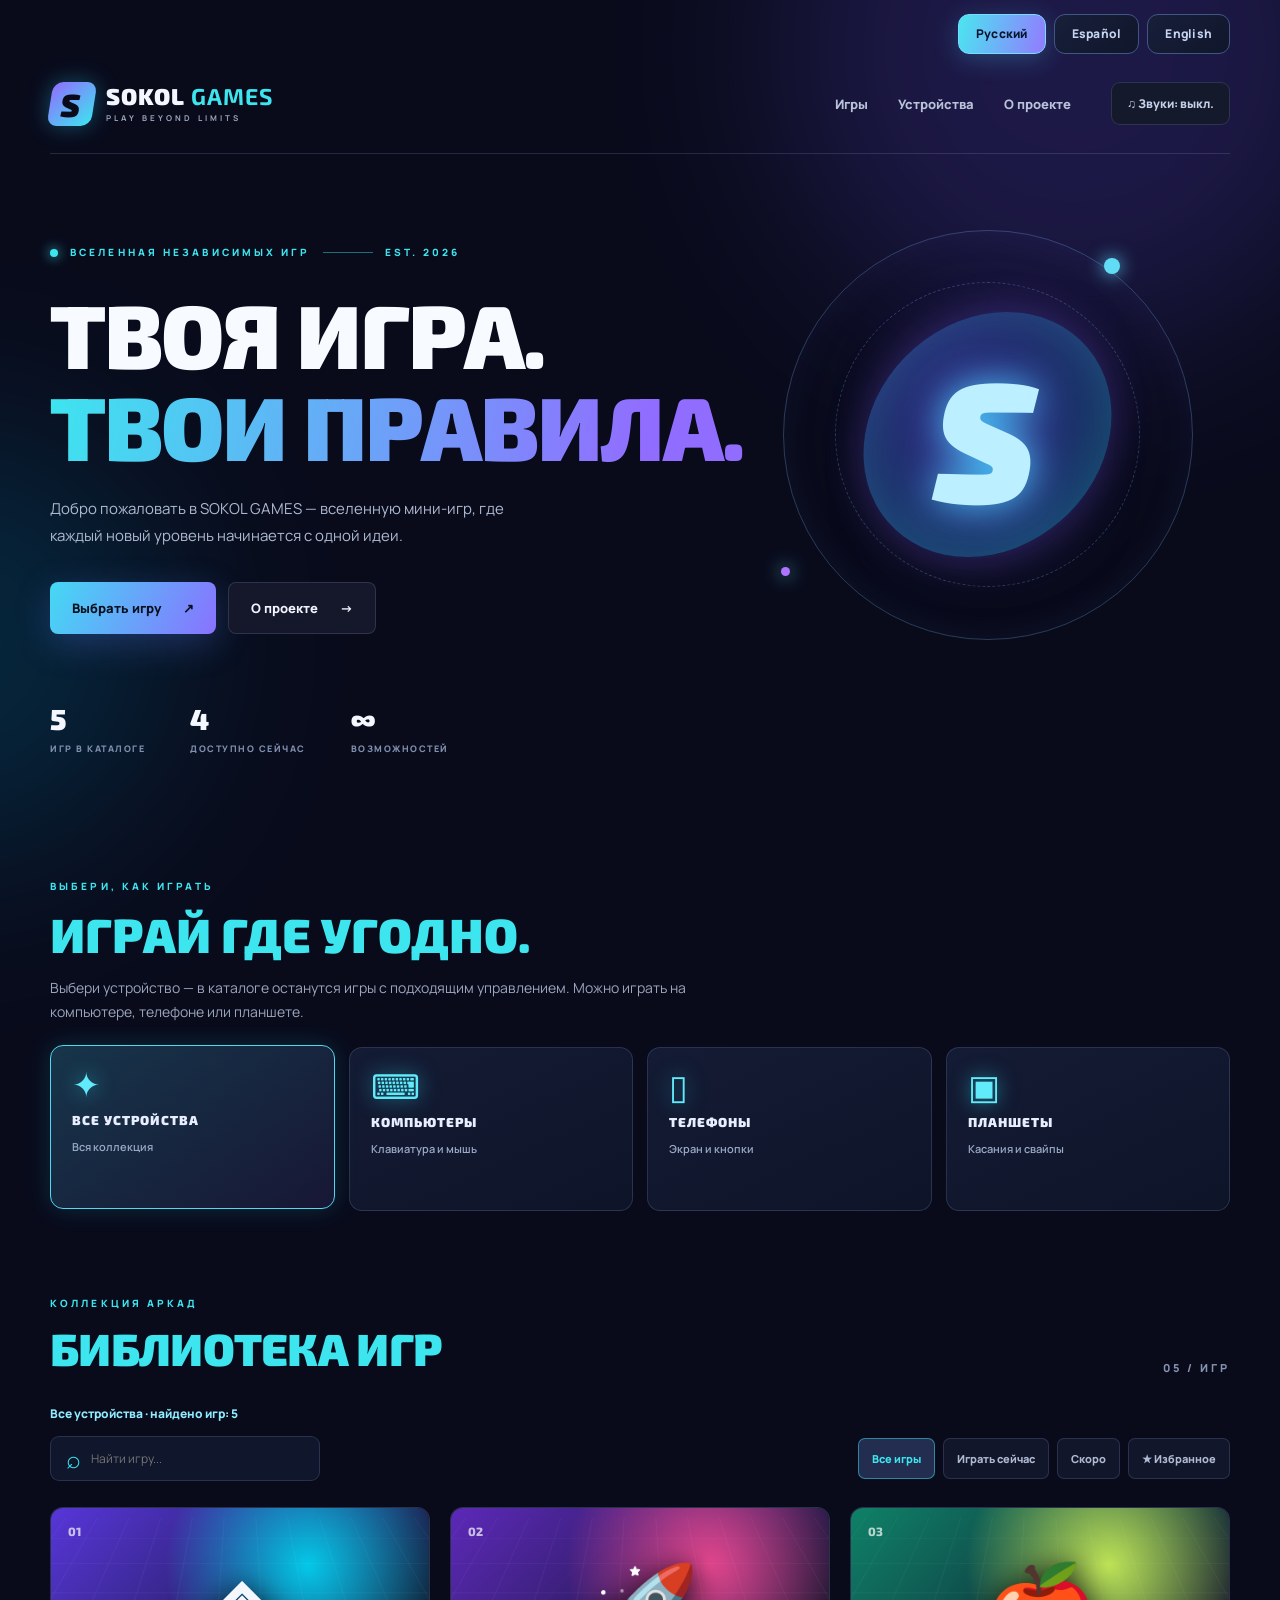
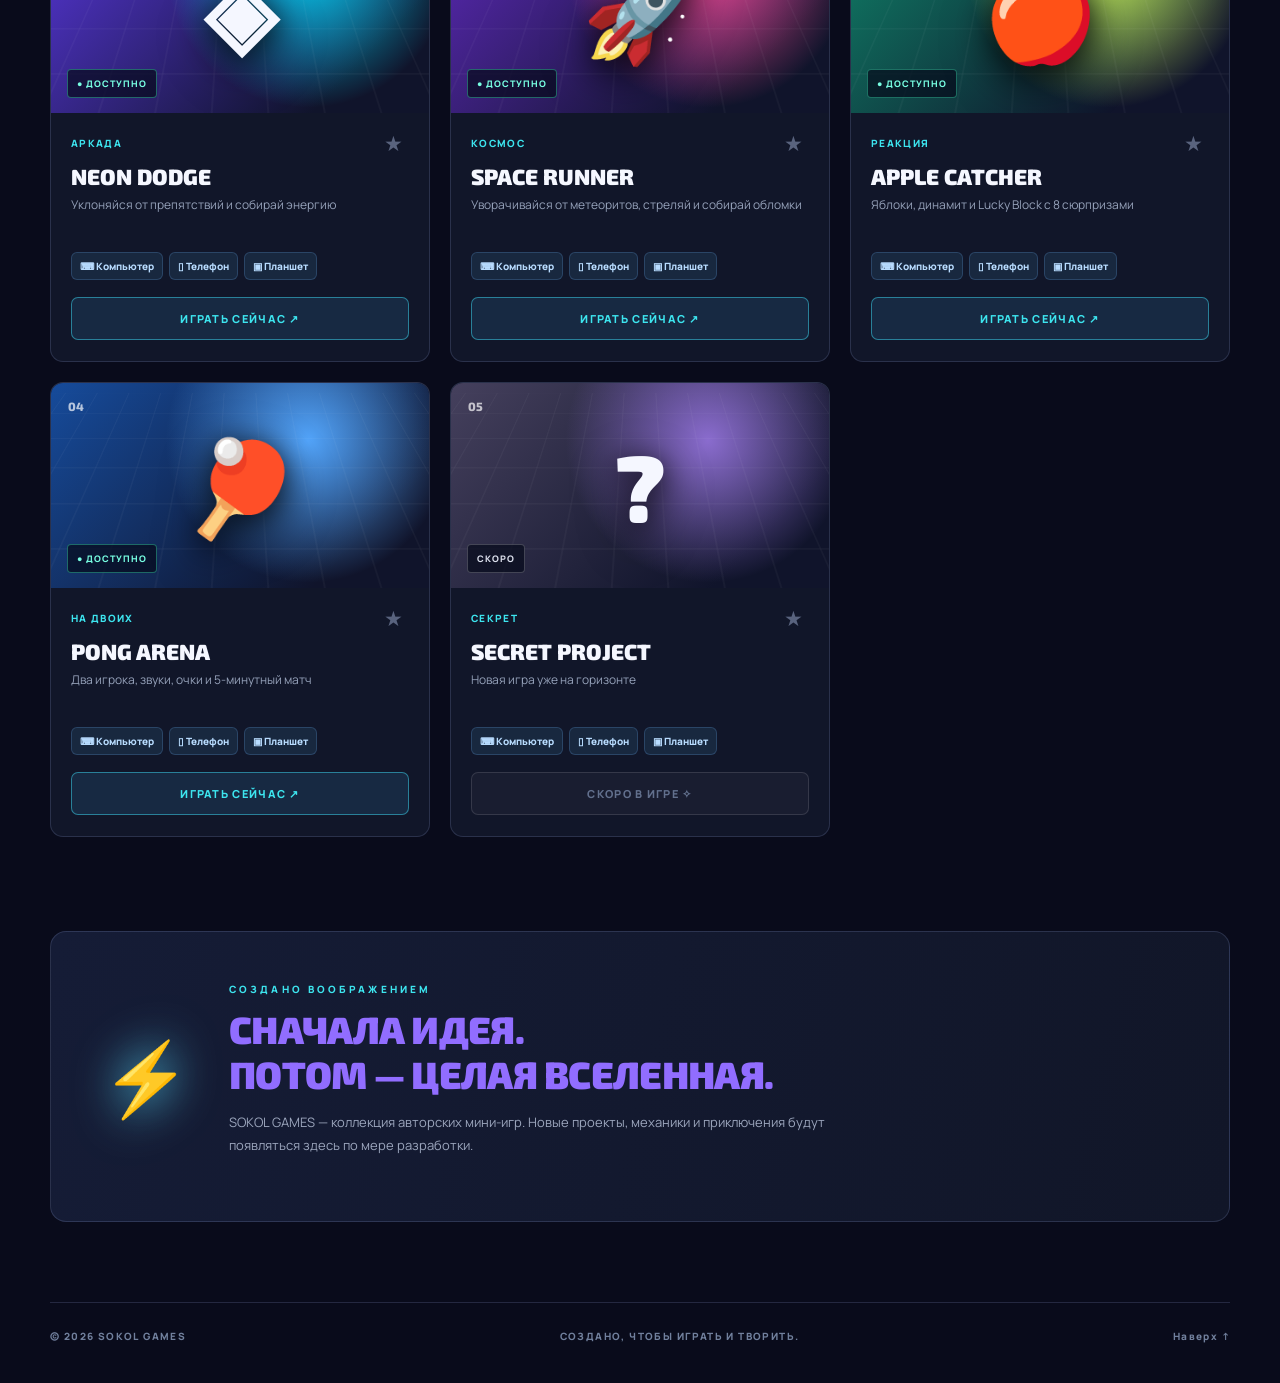
==== commit d5e89044: "Add files via upload" ====
--- a/index.html
+++ b/index.html
@@ -6,7 +6,15 @@
   <meta name="theme-color" content="#090b1b" />
   <meta name="description" content="SOKOL GAMES — портал авторских мини-игр." />
   <title>SOKOL GAMES — Play beyond limits</title>
-  <link rel="stylesheet" href="styles.css" />
+  <link rel="stylesheet" href="styles.css?v=20261109-2" />
+  <style id="sokol-language-fallback">
+    .language-bar{display:flex;justify-content:flex-end;gap:8px;padding-top:14px;position:relative;z-index:5;flex-wrap:wrap}
+    .language-bar button{appearance:none;-webkit-appearance:none;font-family:inherit;font-weight:800;font-size:12px;letter-spacing:.25px;line-height:1.3;min-height:40px;padding:10px 17px;background:linear-gradient(140deg,#171f3a,#10162a);border:1px solid #405783;border-radius:11px;color:#c5d4f1;cursor:pointer;transition:transform .18s,border-color .18s,box-shadow .18s}
+    .language-bar button:hover{border-color:#68eafa;color:#fff;transform:translateY(-1px)}
+    .language-bar button.active,.language-bar button[aria-pressed="true"]{background:linear-gradient(105deg,#4ae6f0,#937aff);border-color:#77dcff;color:#07142b;box-shadow:0 5px 25px #46c8fa44}
+    .language-bar button:focus-visible{outline:2px solid #d6fbff;outline-offset:3px}
+    @media(max-width:600px){.language-bar{justify-content:center;gap:6px}.language-bar button{flex:1 1 auto;max-width:135px;padding:10px 8px;font-size:11px}}
+  </style>
 </head>
 <body>
   <div class="glow glow-one"></div><div class="glow glow-two"></div>
@@ -45,8 +53,8 @@
   </main>
   <footer class="shell footer"><span>© <span id="year"></span> SOKOL GAMES</span><span data-i18n="footerTagline">MADE TO PLAY. BUILT TO CREATE.</span><a href="#home" data-i18n="backTop">Наверх ↑</a></footer>
   <dialog id="gameDialog" class="game-dialog" aria-label="Окно игры"><div class="dialog-head"><div><div class="eyebrow"><span data-i18n="nowPlaying">NOW PLAYING</span></div><h2 id="dialogTitle">Игра</h2></div><div class="dialog-controls"><button id="fullscreenBtn" class="tiny-btn" title="Полный экран" data-i18n-title="fullscreen"><span data-i18n="fullscreen">⛶ Полный экран</span></button><button id="closeDialog" class="tiny-btn" aria-label="Закрыть">✕</button></div></div><div class="frame-wrap"><iframe id="gameFrame" title="Мини-игра" allow="fullscreen" allowfullscreen></iframe></div><p id="dialogDevices" class="dialog-devices"></p><div class="game-description"><strong data-i18n="gameDescription">ОБ ИГРЕ</strong><p id="dialogHint" class="dialog-hint"></p></div>
-<section class="leaderboard" aria-labelledby="recordTitle"><div class="leaderboard-top"><div><div class="eyebrow" data-i18n="leaderboardLocal">Локальный рейтинг</div><h3 id="recordTitle" data-i18n="recordsTitle">ТОП-5 ИГРОКОВ</h3><p data-i18n="recordsSubtitle">Лучшие результаты этой игры</p></div><div class="personal-record"><span data-i18n="personalBest">ТВОЙ МАКСИМУМ</span><strong id="personalBest">0</strong></div></div><div class="score-table-wrap"><table class="score-table" aria-label="Рекорды" data-i18n-aria="recordBoardLabel"><thead><tr><th>#</th><th data-i18n="recordName">ИГРОК</th><th data-i18n="recordScore">ОЧКИ</th></tr></thead><tbody id="leaderboardRows"></tbody></table></div><p class="records-note" data-i18n="recordNotice">Рекорды сохраняются в этом браузере.</p></section>
+<section class="leaderboard" aria-labelledby="recordTitle"><div class="leaderboard-top"><div><div class="eyebrow" id="leaderboardMode" data-i18n="leaderboardLoading">Подключаем онлайн-рейтинг…</div><h3 id="recordTitle" data-i18n="recordsTitle">ТОП-5 ИГРОКОВ</h3><p data-i18n="recordsSubtitle">Лучшие результаты этой игры</p></div><div class="personal-record"><span data-i18n="personalBest">ТВОЙ МАКСИМУМ</span><strong id="personalBest">0</strong></div></div><div class="score-table-wrap"><table class="score-table" aria-label="Рекорды" data-i18n-aria="recordBoardLabel"><thead><tr><th>#</th><th data-i18n="recordName">ИГРОК</th><th data-i18n="recordScore">ОЧКИ</th></tr></thead><tbody id="leaderboardRows"></tbody></table></div><p class="records-note" data-i18n="recordLoading">Загружаем результаты…</p><button class="record-refresh" id="recordRefresh" type="button" aria-label="Refresh leaderboard">↻ <span data-i18n="leaderboardRefresh">Обновить рейтинг</span></button></section>
 <div id="recordPopup" class="record-popup" hidden role="dialog" aria-modal="true" aria-labelledby="recordPopupTitle"><form id="recordForm" class="record-box" autocomplete="off"><div class="record-crown">🏆</div><h3 id="recordPopupTitle" data-i18n="newRecordTitle">НОВЫЙ РЕКОРД!</h3><p id="recordPrompt" data-i18n="recordPrompt">Введи своё имя для рекорда.</p><strong id="recordPoints"></strong><label class="sr-only" for="recordNameInput" data-i18n="recordPlaceholder">Твоё имя</label><input id="recordNameInput" maxlength="20" autocomplete="nickname" required data-i18n-placeholder="recordPlaceholder" placeholder="Твоё имя"/><small id="recordValidation" aria-live="polite"></small><button type="submit" class="record-continue" data-i18n="recordContinue">Продолжить</button><button type="button" id="recordSkip" class="record-skip" data-i18n="recordSkip">Пропустить</button></form></div></dialog>
-  <script src="locale.js"></script><script src="games.js"></script><script src="supabase-config.js"></script><script src="records.js"></script><script src="app.js"></script>
+  <script src="locale.js?v=20261109-2"></script><script src="games.js?v=20261109-2"></script><script src="supabase-config.js?v=20261109-2"></script><script src="records.js?v=20261109-2"></script><script src="app.js?v=20261109-2"></script>
 </body>
 </html>
--- a/styles.css
+++ b/styles.css
@@ -53,3 +53,13 @@
 .record-continue,.record-skip{min-height:49px;border:0;border-radius:9px;font-weight:900;font-size:15px;cursor:pointer}.record-continue{background:linear-gradient(100deg,#53e8f4,#aa8eff);color:#0c1325}.record-skip{background:#222c46;color:#d6e7ff;border:1px solid #47587c}
 .sr-only{position:absolute!important;width:1px;height:1px;padding:0;margin:-1px;overflow:hidden;clip:rect(0,0,0,0);white-space:nowrap;border:0}
 @media(max-width:600px){.game-dialog{width:calc(100% - 12px);padding:12px 9px}.leaderboard{padding:12px}.score-table td,.score-table th{padding:11px 8px}.record-box{padding:21px}.frame-wrap{max-height:57dvh}}
+
+/* v2026-11-09: integrated leaderboard and resilient game modal */
+.language-bar button{appearance:none!important;-webkit-appearance:none!important;border-radius:11px!important}
+.language-bar button.active,.language-bar button[aria-pressed="true"]{background:linear-gradient(105deg,#4ae6f0,#937aff)!important;color:#07142b!important;box-shadow:0 5px 25px #46c8fa44}
+.game-dialog{scrollbar-color:#335780 #0a1021;scrollbar-width:thin}
+.record-refresh{border:1px solid #385f82;background:#182a43;color:#b9e9fa;border-radius:8px;padding:10px 13px;font-size:12px;font-weight:800;min-height:41px;margin-top:12px}
+.record-refresh:hover{border-color:#4ee6ff;background:#203957}
+.records-note[data-state="error"]{color:#ffc69c}
+.records-note[data-state="online"]{color:#8be9cd}
+@media(max-width:600px){.leaderboard-top{align-items:flex-start}.personal-record{min-width:132px}.game-dialog{max-height:98dvh}}
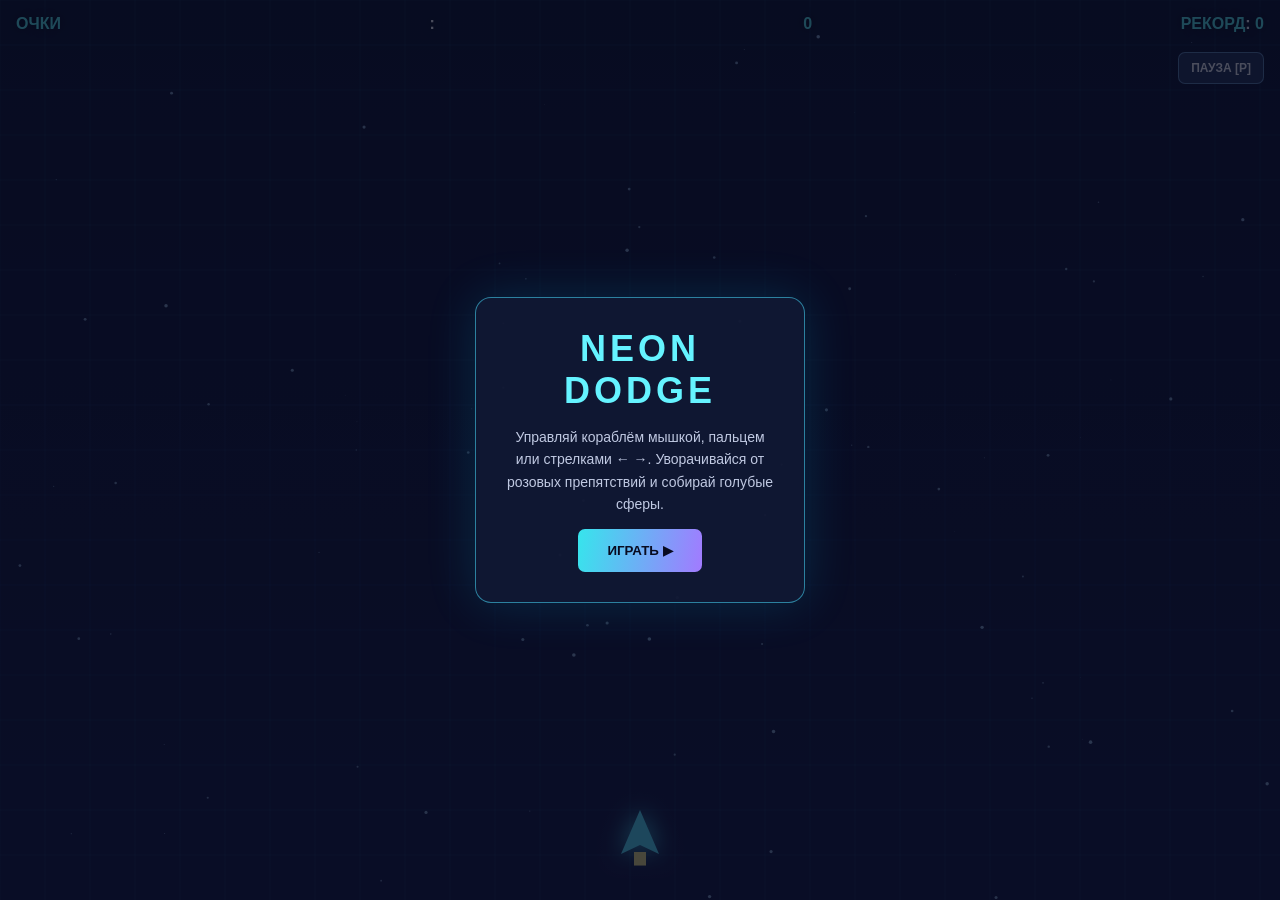
==== commit de3e71a9: "Add files via upload" ====
--- a/index.html
+++ b/index.html
@@ -1,60 +1,4 @@
-<!doctype html>
-<html lang="ru">
-<head>
-  <meta charset="utf-8" />
-  <meta name="viewport" content="width=device-width, initial-scale=1" />
-  <meta name="theme-color" content="#090b1b" />
-  <meta name="description" content="SOKOL GAMES — портал авторских мини-игр." />
-  <title>SOKOL GAMES — Play beyond limits</title>
-  <link rel="stylesheet" href="styles.css?v=20261109-2" />
-  <style id="sokol-language-fallback">
-    .language-bar{display:flex;justify-content:flex-end;gap:8px;padding-top:14px;position:relative;z-index:5;flex-wrap:wrap}
-    .language-bar button{appearance:none;-webkit-appearance:none;font-family:inherit;font-weight:800;font-size:12px;letter-spacing:.25px;line-height:1.3;min-height:40px;padding:10px 17px;background:linear-gradient(140deg,#171f3a,#10162a);border:1px solid #405783;border-radius:11px;color:#c5d4f1;cursor:pointer;transition:transform .18s,border-color .18s,box-shadow .18s}
-    .language-bar button:hover{border-color:#68eafa;color:#fff;transform:translateY(-1px)}
-    .language-bar button.active,.language-bar button[aria-pressed="true"]{background:linear-gradient(105deg,#4ae6f0,#937aff);border-color:#77dcff;color:#07142b;box-shadow:0 5px 25px #46c8fa44}
-    .language-bar button:focus-visible{outline:2px solid #d6fbff;outline-offset:3px}
-    @media(max-width:600px){.language-bar{justify-content:center;gap:6px}.language-bar button{flex:1 1 auto;max-width:135px;padding:10px 8px;font-size:11px}}
-  </style>
-</head>
-<body>
-  <div class="glow glow-one"></div><div class="glow glow-two"></div>
-  <div class="language-bar shell" role="group" aria-label="Language / Idioma / Язык"><button type="button" data-lang="ru" aria-pressed="true">Русский</button><button type="button" data-lang="es" aria-pressed="false">Español</button><button type="button" data-lang="en" aria-pressed="false">English</button></div>
-  <header class="topbar shell">
-    <a class="brand" href="#home" aria-label="SOKOL GAMES — главная"><span class="brand-mark">S</span><span>SOKOL <b>GAMES</b><small>PLAY BEYOND LIMITS</small></span></a>
-    <nav aria-label="Главное меню"><a href="#games" data-i18n="navGames">Игры</a><a href="#devices" data-i18n="navDevices">Устройства</a><a href="#about" data-i18n="navAbout">О проекте</a></nav>
-    <button class="tiny-btn" id="themeSound" aria-pressed="false" title="Включить звуки интерфейса">♫ <span data-i18n="soundsOff">Звуки: выкл.</span></button>
-  </header>
-  <main id="home">
-    <section class="hero shell">
-      <div class="eyebrow"><span class="pulse"></span> <span data-i18n="eyebrowHero">INDEPENDENT GAME UNIVERSE</span> <span class="line"></span> EST. 2026</div>
-      <h1><span class="hero-first" data-i18n="heroOne">ТВОЯ ИГРА.</span><br /><span data-i18n="heroTwo">ТВОИ ПРАВИЛА.</span></h1>
-      <p data-i18n="heroDesc">Добро пожаловать в SOKOL GAMES — вселенную мини-игр, где каждый новый уровень начинается с одной идеи.</p>
-      <div class="hero-actions"><a href="#games" class="btn primary"><span data-i18n="chooseGame">Выбрать игру</span> <span>↗</span></a><a href="#about" class="btn ghost"><span data-i18n="about">О проекте</span> <span>→</span></a></div>
-      <div class="stats"><div><strong id="totalCount">0</strong><span data-i18n="statsCatalog">ИГР В КАТАЛОГЕ</span></div><div><strong id="readyCount">0</strong><span data-i18n="statsReady">ДОСТУПНО СЕЙЧАС</span></div><div><strong>∞</strong><span data-i18n="statsPossible">ВОЗМОЖНОСТЕЙ</span></div></div>
-      <div class="orbital" aria-hidden="true"><div class="ring ring-1"></div><div class="ring ring-2"></div><div class="planet">S</div><div class="planet-small p1"></div><div class="planet-small p2"></div></div>
-    </section>
-    <section class="device-section shell" id="devices">
-      <div class="eyebrow"><span data-i18n="deviceEyebrow">CHOOSE YOUR WAY TO PLAY</span></div><h2><span data-i18n="deviceH1">ИГРАЙ</span> <span data-i18n="deviceH2">ГДЕ УГОДНО.</span></h2>
-      <p class="device-intro" data-i18n="deviceIntro">Выбери устройство — в каталоге останутся игры с подходящим управлением. Можно играть на компьютере, телефоне или планшете.</p>
-      <div class="device-grid" id="deviceChoices" aria-label="Выбор устройства">
-        <button class="device-tile active" data-device="all" aria-pressed="true"><span class="device-emoji">✦</span><strong data-i18n="deviceAll">ВСЕ УСТРОЙСТВА</strong><small data-i18n="deviceAllSub">Вся коллекция</small></button>
-        <button class="device-tile" data-device="computer" aria-pressed="false"><span class="device-emoji">⌨</span><strong data-i18n="deviceComputerPlural">КОМПЬЮТЕРЫ</strong><small data-i18n="deviceComputerSub">Клавиатура и мышь</small></button>
-        <button class="device-tile" data-device="phone" aria-pressed="false"><span class="device-emoji">▯</span><strong data-i18n="devicePhonePlural">ТЕЛЕФОНЫ</strong><small data-i18n="devicePhoneSub">Экран и кнопки</small></button>
-        <button class="device-tile" data-device="tablet" aria-pressed="false"><span class="device-emoji">▣</span><strong data-i18n="deviceTabletPlural">ПЛАНШЕТЫ</strong><small data-i18n="deviceTabletSub">Касания и свайпы</small></button>
-      </div>
-    </section>
-    <section class="library shell" id="games">
-      <div class="section-title"><div><div class="eyebrow"><span data-i18n="arcadeEyebrow">THE ARCADE COLLECTION</span></div><h2><span data-i18n="library1">БИБЛИОТЕКА</span> <span data-i18n="library2">ИГР</span></h2></div><span class="catalog-number" id="catalogCounter">00 / GAMES</span></div>
-      <div class="current-device" id="deviceSummary">Показаны игры для всех устройств</div><div class="toolbar"><label class="search-wrap"><span>⌕</span><input type="search" id="search" placeholder="Найти игру..." data-i18n-placeholder="searchPlaceholder" autocomplete="off" aria-label="Поиск по играм" /></label><div class="filters" id="filters"><button class="chip selected" data-filter="all" data-i18n="allGames">Все игры</button><button class="chip" data-filter="ready" data-i18n="playNow">Играть сейчас</button><button class="chip" data-filter="soon" data-i18n="soon">Скоро</button><button class="chip" data-filter="favorite" data-i18n="favorites">★ Избранное</button></div></div>
-      <div id="gameGrid" class="game-grid" aria-live="polite"></div>
-      <p id="emptyMessage" class="empty" hidden data-i18n="empty">Ничего не найдено. Попробуй другой запрос.</p>
-    </section>
-    <section class="about shell" id="about"><div class="about-icon">⚡</div><div><div class="eyebrow"><span data-i18n="aboutEyebrow">BUILT FROM IMAGINATION</span></div><h2><span data-i18n="aboutH1">СНАЧАЛА ИДЕЯ.</span><br /><span data-i18n="aboutH2">ПОТОМ — ЦЕЛАЯ ВСЕЛЕННАЯ.</span></h2><p data-i18n="aboutDesc">SOKOL GAMES — коллекция авторских мини-игр. Новые проекты, механики и приключения будут появляться здесь по мере разработки.</p></div></section>
-  </main>
-  <footer class="shell footer"><span>© <span id="year"></span> SOKOL GAMES</span><span data-i18n="footerTagline">MADE TO PLAY. BUILT TO CREATE.</span><a href="#home" data-i18n="backTop">Наверх ↑</a></footer>
-  <dialog id="gameDialog" class="game-dialog" aria-label="Окно игры"><div class="dialog-head"><div><div class="eyebrow"><span data-i18n="nowPlaying">NOW PLAYING</span></div><h2 id="dialogTitle">Игра</h2></div><div class="dialog-controls"><button id="fullscreenBtn" class="tiny-btn" title="Полный экран" data-i18n-title="fullscreen"><span data-i18n="fullscreen">⛶ Полный экран</span></button><button id="closeDialog" class="tiny-btn" aria-label="Закрыть">✕</button></div></div><div class="frame-wrap"><iframe id="gameFrame" title="Мини-игра" allow="fullscreen" allowfullscreen></iframe></div><p id="dialogDevices" class="dialog-devices"></p><div class="game-description"><strong data-i18n="gameDescription">ОБ ИГРЕ</strong><p id="dialogHint" class="dialog-hint"></p></div>
-<section class="leaderboard" aria-labelledby="recordTitle"><div class="leaderboard-top"><div><div class="eyebrow" id="leaderboardMode" data-i18n="leaderboardLoading">Подключаем онлайн-рейтинг…</div><h3 id="recordTitle" data-i18n="recordsTitle">ТОП-5 ИГРОКОВ</h3><p data-i18n="recordsSubtitle">Лучшие результаты этой игры</p></div><div class="personal-record"><span data-i18n="personalBest">ТВОЙ МАКСИМУМ</span><strong id="personalBest">0</strong></div></div><div class="score-table-wrap"><table class="score-table" aria-label="Рекорды" data-i18n-aria="recordBoardLabel"><thead><tr><th>#</th><th data-i18n="recordName">ИГРОК</th><th data-i18n="recordScore">ОЧКИ</th></tr></thead><tbody id="leaderboardRows"></tbody></table></div><p class="records-note" data-i18n="recordLoading">Загружаем результаты…</p><button class="record-refresh" id="recordRefresh" type="button" aria-label="Refresh leaderboard">↻ <span data-i18n="leaderboardRefresh">Обновить рейтинг</span></button></section>
-<div id="recordPopup" class="record-popup" hidden role="dialog" aria-modal="true" aria-labelledby="recordPopupTitle"><form id="recordForm" class="record-box" autocomplete="off"><div class="record-crown">🏆</div><h3 id="recordPopupTitle" data-i18n="newRecordTitle">НОВЫЙ РЕКОРД!</h3><p id="recordPrompt" data-i18n="recordPrompt">Введи своё имя для рекорда.</p><strong id="recordPoints"></strong><label class="sr-only" for="recordNameInput" data-i18n="recordPlaceholder">Твоё имя</label><input id="recordNameInput" maxlength="20" autocomplete="nickname" required data-i18n-placeholder="recordPlaceholder" placeholder="Твоё имя"/><small id="recordValidation" aria-live="polite"></small><button type="submit" class="record-continue" data-i18n="recordContinue">Продолжить</button><button type="button" id="recordSkip" class="record-skip" data-i18n="recordSkip">Пропустить</button></form></div></dialog>
-  <script src="locale.js?v=20261109-2"></script><script src="games.js?v=20261109-2"></script><script src="supabase-config.js?v=20261109-2"></script><script src="records.js?v=20261109-2"></script><script src="app.js?v=20261109-2"></script>
-</body>
-</html>
+<!doctype html><html lang="ru"><head><meta charset="utf-8"><meta name="viewport" content="width=device-width,initial-scale=1,maximum-scale=1,user-scalable=no"><title>Neon Dodge</title><style>*{box-sizing:border-box}body{margin:0;background:#080c20;color:white;overflow:hidden;font-family:Arial,sans-serif}canvas{display:block;width:100vw;height:100vh;touch-action:none}#overlay{position:absolute;inset:0;display:flex;align-items:center;justify-content:center;background:#080c20ba;text-align:center}#overlay.hidden{display:none}.panel{background:#111934e8;border:1px solid #46dfff88;border-radius:16px;padding:30px;max-width:330px;margin:20px;box-shadow:0 0 50px #00beff29}h1{font-size:36px;letter-spacing:4px;margin:0 0 12px;color:#65f3ff}p{line-height:1.6;font-size:14px;color:#c0c9e2}button{border:0;border-radius:7px;background:linear-gradient(100deg,#36e5ec,#a27aff);font-weight:900;padding:14px 29px;color:#080b20;cursor:pointer}#hud{position:absolute;top:15px;left:16px;right:16px;display:flex;justify-content:space-between;pointer-events:none;font-weight:bold;text-shadow:0 0 8px #000}#hud span{color:#5df2f2}#pause{position:absolute;top:52px;right:16px;background:#212f52;border:1px solid #92cfff88;color:#fff;padding:8px 12px;font-size:12px}</style></head><body><canvas id="game"></canvas><div id="hud"><span data-i18n="gameScore">ОЧКИ</span>: <span id="score">0</span><div><span data-i18n="gameBest">ЛУЧШИЙ</span>: <span id="best">0</span></div></div><button id="pause"><span data-i18n="gamePause">ПАУЗА</span> [P]</button><div id="overlay"><div class="panel"><h1 id="heading">NEON DODGE</h1><p id="message" data-i18n="gameIntroNeon">Управляй кораблём мышкой, пальцем или стрелками ← →. Уворачивайся от розовых препятствий и собирай голубые сферы.</p><button id="start" data-i18n="gameStart">ИГРАТЬ ▶</button></div></div><script src="../../locale.js?v=20261109-2"></script><script>
+(()=>{'use strict';const t=(k,v)=>window.SOKOL_I18N.t(k,v);const canvas=document.querySelector('canvas'),ctx=canvas.getContext('2d'),overlay=document.querySelector('#overlay'),scoreEl=document.querySelector('#score'),bestEl=document.querySelector('#best'),heading=document.querySelector('#heading'),message=document.querySelector('#message'),start=document.querySelector('#start');let w=0,h=0,dpr=1,objects=[],stars=[],particles=[],score=0,best=0,elapsed=0,spawn=0,last=0,running=false,paused=false,keys={},player={x:0,y:0,r:17},pointer=null;try{best=Number(localStorage.getItem('sokol-neon-dodge-best')||0)||0}catch{}bestEl.textContent=best;function resize(){w=innerWidth;h=innerHeight;dpr=Math.min(devicePixelRatio||1,2);canvas.width=Math.round(w*dpr);canvas.height=Math.round(h*dpr);ctx.setTransform(dpr,0,0,dpr,0,0);player.x=player.x||w/2;player.y=h-65;stars=Array.from({length:Math.min(90,Math.floor(w*h/5000))},()=>({x:Math.random()*w,y:Math.random()*h,r:Math.random()*1.5+.3,s:20+Math.random()*60}))}addEventListener('resize',resize);resize();function burst(x,y,c,n=14){for(let i=0;i<n;i++){const a=Math.random()*Math.PI*2,v=60+Math.random()*200;particles.push({x,y,vx:Math.cos(a)*v,vy:Math.sin(a)*v,life:.6+Math.random()*.4,c})}}function reset(){objects=[];particles=[];score=0;spawn=0;elapsed=0;player.x=w/2;pointer=null;running=true;paused=false;overlay.classList.add('hidden');document.querySelector('#pause').textContent=t('gamePause')+' [P]';scoreEl.textContent='0'}function end(){window.parent.postMessage({type:'sokol-game-finished',gameId:'neon-dodge',score:score},'*');running=false;burst(player.x,player.y,'#ef56b4',35);heading.textContent=t('gameOver');message.textContent=t('gameEndNeon',{score});start.textContent=t('gameAgain');overlay.classList.remove('hidden');if(score>best){best=score;bestEl.textContent=best;try{localStorage.setItem('sokol-neon-dodge-best',best)}catch{}}}function togglePause(){if(!running)return;paused=!paused;document.querySelector('#pause').textContent=paused?t('gameResume')+' [P]':t('gamePause')+' [P]';last=performance.now()}document.addEventListener('sokol-language-change',()=>{if(!running&&start.textContent!==t('gameStart')){heading.textContent=t('gameOver');message.textContent=t('gameEndNeon',{score});start.textContent=t('gameAgain');}if(running)document.querySelector('#pause').textContent=t(paused?'gameResume':'gamePause')+' [P]';});start.addEventListener('click',reset);document.querySelector('#pause').addEventListener('click',togglePause);addEventListener('keydown',e=>{keys[e.key]=true;if(['ArrowLeft','ArrowRight',' '].includes(e.key))e.preventDefault();if(e.key.toLowerCase()==='p'&&!e.repeat)togglePause();if((e.key==='Enter'||e.key===' ')&&!running)reset()});addEventListener('keyup',e=>{keys[e.key]=false});canvas.addEventListener('pointermove',e=>{if(e.pointerType==='mouse'||e.buttons)pointer=e.clientX});canvas.addEventListener('pointerdown',e=>{pointer=e.clientX});function update(dt){if(keys.ArrowLeft||keys.a||keys.A){pointer=null;player.x-=390*dt}if(keys.ArrowRight||keys.d||keys.D){pointer=null;player.x+=390*dt}if(pointer!==null)player.x+=(pointer-player.x)*Math.min(1,dt*15);player.x=Math.max(18,Math.min(w-18,player.x));elapsed+=dt;spawn+=dt;const interval=Math.max(.24,.72-elapsed*.006);while(spawn>interval){spawn-=interval;const good=Math.random()<.29;objects.push({x:25+Math.random()*Math.max(1,w-50),y:-30,r:good?11:15+Math.random()*10,good,speed:160+Math.min(elapsed*3,220)+Math.random()*75,angle:Math.random()*6.28})}for(let i=objects.length-1;i>=0;i--){const o=objects[i];o.y+=o.speed*dt;o.angle+=dt*2;if(Math.hypot(o.x-player.x,o.y-player.y)<o.r+player.r*.7){objects.splice(i,1);if(o.good){score+=10;scoreEl.textContent=score;burst(o.x,o.y,'#3ff7ed',12)}else {end();return}}else if(o.y>h+40){objects.splice(i,1);if(!o.good){score++;scoreEl.textContent=score}}}for(let i=particles.length-1;i>=0;i--){const p=particles[i];p.life-=dt;p.x+=p.vx*dt;p.y+=p.vy*dt;if(p.life<=0)particles.splice(i,1)}}function draw(){ctx.clearRect(0,0,w,h);const bg=ctx.createLinearGradient(0,0,0,h);bg.addColorStop(0,'#090e25');bg.addColorStop(1,'#101339');ctx.fillStyle=bg;ctx.fillRect(0,0,w,h);ctx.strokeStyle='#42caf915';ctx.lineWidth=1;for(let x=0;x<w;x+=45){ctx.beginPath();ctx.moveTo(x,0);ctx.lineTo(x,h);ctx.stroke()}for(let y=0;y<h;y+=45){ctx.beginPath();ctx.moveTo(0,y);ctx.lineTo(w,y);ctx.stroke()}ctx.fillStyle='#b8dfff';for(const s of stars){const y=(s.y+elapsed*s.s)%h;ctx.globalAlpha=.3+.5*s.r/2;ctx.beginPath();ctx.arc(s.x,y,s.r,0,Math.PI*2);ctx.fill()}ctx.globalAlpha=1;for(const o of objects){ctx.save();ctx.translate(o.x,o.y);ctx.rotate(o.angle);ctx.shadowBlur=22;ctx.shadowColor=o.good?'#48fff2':'#ff3aa4';ctx.fillStyle=o.good?'#54f6eb':'#ef4ea6';ctx.strokeStyle='#fff9';ctx.lineWidth=2;if(o.good){ctx.beginPath();ctx.arc(0,0,o.r,0,Math.PI*2);ctx.fill();ctx.stroke()}else{ctx.fillRect(-o.r,-o.r,o.r*2,o.r*2);ctx.strokeRect(-o.r,-o.r,o.r*2,o.r*2)}ctx.restore()}for(const p of particles){ctx.globalAlpha=Math.min(1,p.life);ctx.fillStyle=p.c;ctx.fillRect(p.x,p.y,4,4)}ctx.globalAlpha=1;if(running||!overlay.classList.contains('hidden')){ctx.save();ctx.translate(player.x,player.y);ctx.shadowColor='#4ceaff';ctx.shadowBlur=25;ctx.fillStyle='#5ae8ff';ctx.beginPath();ctx.moveTo(0,-25);ctx.lineTo(19,19);ctx.lineTo(0,10);ctx.lineTo(-19,19);ctx.closePath();ctx.fill();ctx.shadowBlur=0;ctx.fillStyle='#f9e884';ctx.fillRect(-6,17,12,10+Math.random()*12);ctx.restore()}if(paused){ctx.fillStyle='#080d20b0';ctx.fillRect(0,0,w,h);ctx.fillStyle='#fff';ctx.font='bold 38px Arial';ctx.textAlign='center';ctx.fillText(t('gamePause'),w/2,h/2)}}function loop(t){let dt=Math.min((t-last)/1000||0,.04);last=t;if(running&&!paused)update(dt);draw();requestAnimationFrame(loop)}requestAnimationFrame(loop);
+})();
+</script><script>window.addEventListener("message",e=>{if(e.origin!==location.origin||e.data?.type!=="sokol-language")return;window.SOKOL_I18N?.setLanguage(e.data.lang)});</script></body></html>
